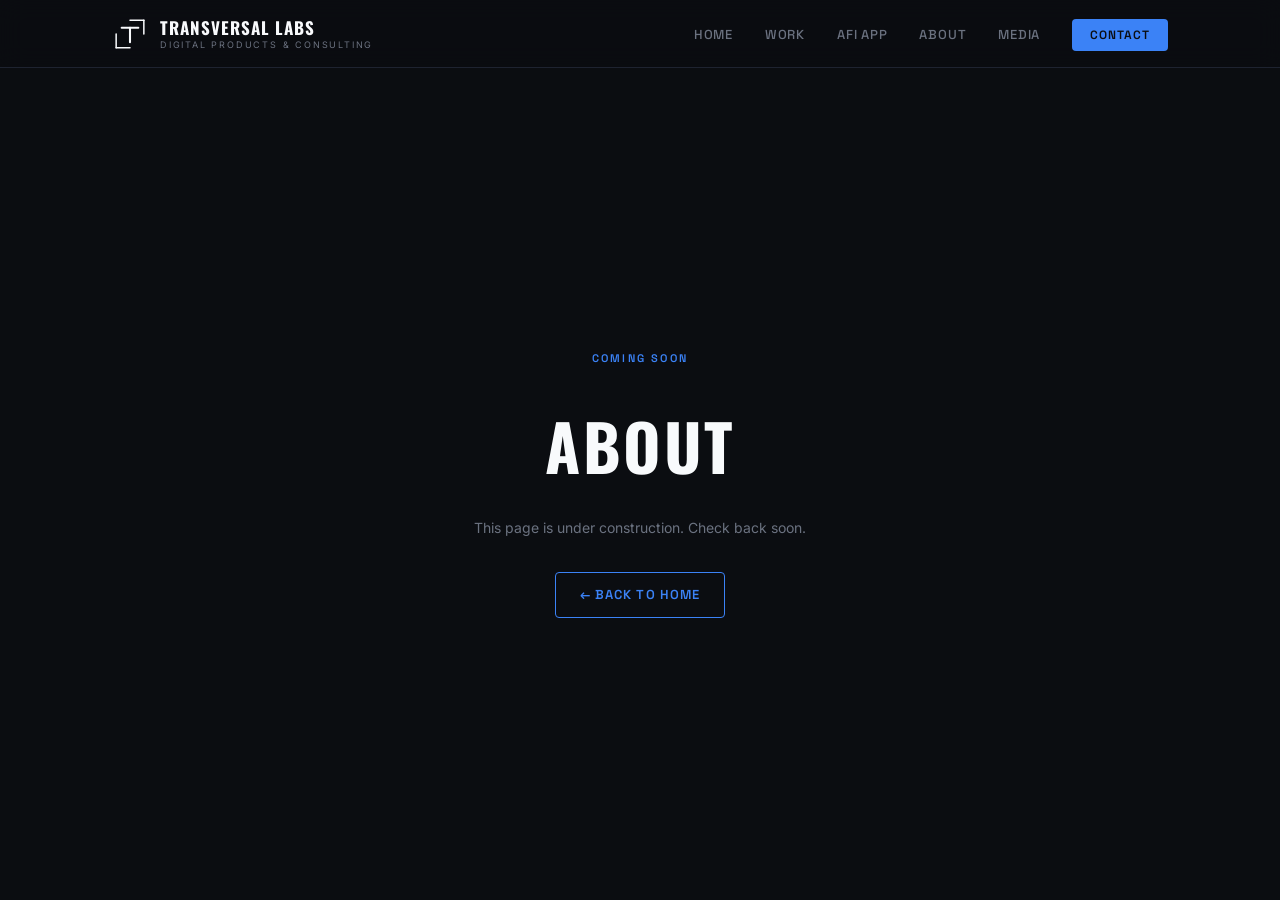
==== about.html @ af02b2d1 "Initial site build" ====
<!DOCTYPE html>
<html lang="en">
<head>
  <meta charset="UTF-8" />
  <meta name="viewport" content="width=device-width, initial-scale=1.0" />
  <title>Transversal Labs — About</title>
  <link rel="stylesheet" href="styles.css" />
  <style>
    .placeholder {
      min-height: 100vh;
      display: flex;
      align-items: center;
      justify-content: center;
      padding-top: var(--nav-height);
      text-align: center;
    }
    .placeholder__inner { max-width: 480px; }
    .placeholder__label {
      font-family: var(--font-display);
      font-size: 64px;
      font-weight: 700;
      letter-spacing: 0.04em;
      text-transform: uppercase;
      color: var(--color-text-primary);
      margin: var(--space-5) 0 var(--space-4);
    }
    .placeholder__note {
      font-size: 14px;
      color: var(--color-text-muted);
      margin-bottom: var(--space-6);
    }
  </style>
</head>
<body>
  <nav class="nav">
    <div class="nav__inner">
      <a href="index.html" class="nav__logo">
        <span class="nav__logo-mark">
          <svg width="36" height="36" viewBox="0 0 52 52" fill="none">
            <line x1="26" y1="6" x2="46" y2="6" stroke="#F8FAFC" stroke-width="2.2" stroke-linecap="round"/>
            <line x1="46" y1="6" x2="46" y2="26" stroke="#F8FAFC" stroke-width="2.2" stroke-linecap="round"/>
            <line x1="26" y1="46" x2="6" y2="46" stroke="#F8FAFC" stroke-width="2.2" stroke-linecap="round"/>
            <line x1="6" y1="46" x2="6" y2="26" stroke="#F8FAFC" stroke-width="2.2" stroke-linecap="round"/>
            <line x1="14" y1="17" x2="38" y2="17" stroke="#F8FAFC" stroke-width="3" stroke-linecap="round"/>
            <line x1="26" y1="17" x2="26" y2="38" stroke="#F8FAFC" stroke-width="3" stroke-linecap="round"/>
          </svg>
        </span>
        <div class="nav__logo-text">
          <span class="nav__logo-name">Transversal Labs</span>
          <span class="nav__logo-sub">Digital Products &amp; Consulting</span>
        </div>
      </a>
      <ul class="nav__links" id="nav-links">
        <li><a href="index.html" class="nav__link">Home</a></li>
        <li><a href="work.html" class="nav__link">Work</a></li>
        <li><a href="afi.html" class="nav__link">AFI App</a></li>
        <li><a href="about.html" class="nav__link">About</a></li>
        <li><a href="media.html" class="nav__link">Media</a></li>
        <li><a href="contact.html" class="nav__link nav__cta">Contact</a></li>
      </ul>
      <button class="nav__toggle" id="nav-toggle" aria-label="Toggle menu">
        <span></span><span></span><span></span>
      </button>
    </div>
  </nav>
  <div class="placeholder">
    <div class="placeholder__inner">
      <span class="eyebrow">Coming Soon</span>
      <p class="placeholder__label">About</p>
      <p class="placeholder__note">This page is under construction. Check back soon.</p>
      <a href="index.html" class="btn btn--outline">← Back to Home</a>
    </div>
  </div>
  <script>
    const toggle = document.getElementById('nav-toggle');
    const links  = document.getElementById('nav-links');
    toggle.addEventListener('click', () => links.classList.toggle('open'));
  </script>
</body>
</html>
---- styles.css ----
/* ============================================================
   TRANSVERSAL LABS — Global Stylesheet
   Brand System v1.0
   ============================================================ */

/* ── Google Fonts ── */
@import url('https://fonts.googleapis.com/css2?family=Oswald:wght@400;500;600;700&family=Inter:ital,wght@0,300;0,400;0,500;0,600;1,300;1,400&family=Space+Grotesk:wght@400;500;600;700&display=swap');

/* ── Reset ── */
*, *::before, *::after {
  box-sizing: border-box;
  margin: 0;
  padding: 0;
}

/* ── Design Tokens ── */
:root {
  /* Colors */
  --color-bg-primary:    #0B0D11;
  --color-bg-secondary:  #111827;
  --color-bg-card:       #1A1E28;
  --color-border:        #1E2330;
  --color-border-light:  #2A3040;

  --color-accent:        #3B82F6;
  --color-accent-dark:   #2563EB;
  --color-accent-ghost:  rgba(59, 130, 246, 0.10);
  --color-accent-glow:   rgba(59, 130, 246, 0.20);

  --color-text-primary:  #F8FAFC;
  --color-text-secondary:#D1D5DB;
  --color-text-muted:    #6B7280;
  --color-text-faint:    #374151;

  /* Typography */
  --font-display: 'Oswald', sans-serif;
  --font-body:    'Inter', sans-serif;
  --font-ui:      'Space Grotesk', sans-serif;

  /* Spacing scale */
  --space-1:  4px;
  --space-2:  8px;
  --space-3:  12px;
  --space-4:  16px;
  --space-5:  24px;
  --space-6:  32px;
  --space-7:  48px;
  --space-8:  64px;
  --space-9:  96px;
  --space-10: 128px;

  /* Layout */
  --max-width: 1120px;
  --nav-height: 68px;

  /* Radius */
  --radius-sm: 4px;
  --radius-md: 8px;
  --radius-lg: 12px;

  /* Transitions */
  --transition: 0.2s ease;
}

/* ── Base ── */
html {
  scroll-behavior: smooth;
  -webkit-font-smoothing: antialiased;
}

body {
  background-color: var(--color-bg-primary);
  color: var(--color-text-primary);
  font-family: var(--font-body);
  font-size: 16px;
  line-height: 1.6;
  min-height: 100vh;
}

img { max-width: 100%; display: block; }
a { color: inherit; text-decoration: none; }
ul { list-style: none; }

/* ── Layout ── */
.container {
  width: 100%;
  max-width: var(--max-width);
  margin: 0 auto;
  padding: 0 var(--space-6);
}

.section {
  padding: var(--space-9) 0;
}

.section--sm {
  padding: var(--space-7) 0;
}

/* ── Navigation ── */
.nav {
  position: fixed;
  top: 0;
  left: 0;
  right: 0;
  height: var(--nav-height);
  background: rgba(11, 13, 17, 0.92);
  backdrop-filter: blur(12px);
  -webkit-backdrop-filter: blur(12px);
  border-bottom: 1px solid var(--color-border);
  z-index: 100;
  display: flex;
  align-items: center;
}

.nav__inner {
  display: flex;
  align-items: center;
  justify-content: space-between;
  width: 100%;
  max-width: var(--max-width);
  margin: 0 auto;
  padding: 0 var(--space-6);
}

/* Logo mark + wordmark */
.nav__logo {
  display: flex;
  align-items: center;
  gap: var(--space-3);
  text-decoration: none;
}

.nav__logo-mark svg {
  display: block;
}

.nav__logo-text {
  display: flex;
  flex-direction: column;
  line-height: 1;
}

.nav__logo-name {
  font-family: var(--font-display);
  font-size: 17px;
  font-weight: 700;
  letter-spacing: 0.06em;
  text-transform: uppercase;
  color: var(--color-text-primary);
}

.nav__logo-sub {
  font-family: var(--font-body);
  font-size: 9px;
  font-weight: 400;
  letter-spacing: 0.2em;
  text-transform: uppercase;
  color: var(--color-text-muted);
  margin-top: 4px;
}

/* Nav links */
.nav__links {
  display: flex;
  align-items: center;
  gap: var(--space-6);
}

.nav__link {
  font-family: var(--font-ui);
  font-size: 13px;
  font-weight: 500;
  letter-spacing: 0.06em;
  color: var(--color-text-muted);
  text-transform: uppercase;
  transition: color var(--transition);
  position: relative;
}

.nav__link:hover,
.nav__link.active {
  color: var(--color-text-primary);
}

.nav__link.active::after {
  content: '';
  position: absolute;
  bottom: -4px;
  left: 0;
  right: 0;
  height: 2px;
  background: var(--color-accent);
  border-radius: 2px;
}

.nav__cta {
  font-family: var(--font-ui);
  font-size: 12px;
  font-weight: 600;
  letter-spacing: 0.08em;
  text-transform: uppercase;
  color: var(--color-bg-primary);
  background: var(--color-accent);
  padding: 8px 18px;
  border-radius: var(--radius-sm);
  transition: background var(--transition), transform var(--transition);
}

.nav__cta:hover {
  background: var(--color-accent-dark);
  transform: translateY(-1px);
}

/* Mobile nav toggle */
.nav__toggle {
  display: none;
  flex-direction: column;
  gap: 5px;
  cursor: pointer;
  padding: var(--space-2);
  background: none;
  border: none;
}

.nav__toggle span {
  display: block;
  width: 22px;
  height: 2px;
  background: var(--color-text-primary);
  border-radius: 2px;
  transition: var(--transition);
}

/* ── Typography ── */
.eyebrow {
  font-family: var(--font-ui);
  font-size: 11px;
  font-weight: 600;
  letter-spacing: 0.2em;
  text-transform: uppercase;
  color: var(--color-accent);
  display: block;
  margin-bottom: var(--space-3);
}

h1, .h1 {
  font-family: var(--font-display);
  font-size: clamp(42px, 6vw, 72px);
  font-weight: 700;
  letter-spacing: 0.03em;
  text-transform: uppercase;
  line-height: 1.05;
  color: var(--color-text-primary);
}

h2, .h2 {
  font-family: var(--font-display);
  font-size: clamp(28px, 4vw, 44px);
  font-weight: 700;
  letter-spacing: 0.03em;
  text-transform: uppercase;
  line-height: 1.1;
  color: var(--color-text-primary);
}

h3, .h3 {
  font-family: var(--font-display);
  font-size: clamp(20px, 2.5vw, 26px);
  font-weight: 600;
  letter-spacing: 0.04em;
  text-transform: uppercase;
  color: var(--color-text-primary);
}

.tagline {
  font-family: var(--font-body);
  font-size: clamp(16px, 2vw, 20px);
  font-style: italic;
  font-weight: 300;
  color: var(--color-text-secondary);
  line-height: 1.55;
}

p {
  font-family: var(--font-body);
  font-size: 15px;
  color: var(--color-text-secondary);
  line-height: 1.7;
}

.text-muted { color: var(--color-text-muted); }
.text-accent { color: var(--color-accent); }

/* ── Buttons ── */
.btn {
  display: inline-flex;
  align-items: center;
  gap: var(--space-2);
  font-family: var(--font-ui);
  font-size: 13px;
  font-weight: 600;
  letter-spacing: 0.08em;
  text-transform: uppercase;
  padding: 12px 24px;
  border-radius: var(--radius-sm);
  border: none;
  cursor: pointer;
  transition: background var(--transition), transform var(--transition), box-shadow var(--transition);
  text-decoration: none;
}

.btn--primary {
  background: var(--color-accent);
  color: var(--color-bg-primary);
}

.btn--primary:hover {
  background: var(--color-accent-dark);
  transform: translateY(-2px);
  box-shadow: 0 8px 24px var(--color-accent-glow);
}

.btn--outline {
  background: transparent;
  color: var(--color-accent);
  border: 1.5px solid var(--color-accent);
}

.btn--outline:hover {
  background: var(--color-accent-ghost);
  transform: translateY(-2px);
}

.btn--ghost {
  background: var(--color-accent-ghost);
  color: var(--color-accent);
}

.btn--ghost:hover {
  background: rgba(59, 130, 246, 0.18);
  transform: translateY(-2px);
}

/* ── Cards ── */
.card {
  background: var(--color-bg-card);
  border: 1px solid var(--color-border);
  border-radius: var(--radius-lg);
  padding: var(--space-6);
  transition: border-color var(--transition), transform var(--transition);
}

.card:hover {
  border-color: var(--color-border-light);
  transform: translateY(-2px);
}

/* ── Divider ── */
.divider {
  border: none;
  border-top: 1px solid var(--color-border);
  margin: var(--space-7) 0;
}

/* ── Tags / Pills ── */
.tag {
  display: inline-block;
  font-family: var(--font-ui);
  font-size: 10px;
  font-weight: 500;
  letter-spacing: 0.1em;
  text-transform: uppercase;
  color: var(--color-text-secondary);
  border: 1px solid var(--color-border-light);
  padding: 4px 10px;
  border-radius: var(--radius-sm);
}

.tag--accent {
  color: var(--color-accent);
  border-color: rgba(59, 130, 246, 0.3);
  background: var(--color-accent-ghost);
}

/* ── Section header ── */
.section-header {
  margin-bottom: var(--space-8);
}

.section-header p {
  max-width: 560px;
  margin-top: var(--space-4);
}

/* ── Footer ── */
.footer {
  border-top: 1px solid var(--color-border);
  padding: var(--space-7) 0;
  margin-top: var(--space-9);
}

.footer__inner {
  display: flex;
  align-items: center;
  justify-content: space-between;
  flex-wrap: wrap;
  gap: var(--space-4);
}

.footer__logo {
  display: flex;
  align-items: center;
  gap: var(--space-3);
}

.footer__name {
  font-family: var(--font-display);
  font-size: 15px;
  font-weight: 700;
  letter-spacing: 0.06em;
  text-transform: uppercase;
  color: var(--color-text-primary);
}

.footer__links {
  display: flex;
  gap: var(--space-5);
}

.footer__link {
  font-family: var(--font-ui);
  font-size: 12px;
  font-weight: 500;
  letter-spacing: 0.06em;
  text-transform: uppercase;
  color: var(--color-text-muted);
  transition: color var(--transition);
}

.footer__link:hover {
  color: var(--color-text-primary);
}

.footer__copy {
  font-size: 12px;
  color: var(--color-text-muted);
  width: 100%;
  margin-top: var(--space-4);
  padding-top: var(--space-4);
  border-top: 1px solid var(--color-border);
}

/* ── Logo SVG mark (reusable) ── */
.logo-mark { display: block; flex-shrink: 0; }

/* ── Utility ── */
.flex        { display: flex; }
.flex-center { display: flex; align-items: center; justify-content: center; }
.gap-2       { gap: var(--space-2); }
.gap-3       { gap: var(--space-3); }
.gap-4       { gap: var(--space-4); }
.gap-5       { gap: var(--space-5); }
.mt-4        { margin-top: var(--space-4); }
.mt-5        { margin-top: var(--space-5); }
.mt-6        { margin-top: var(--space-6); }
.mt-7        { margin-top: var(--space-7); }

/* ── Responsive ── */
@media (max-width: 768px) {
  .nav__links { display: none; }
  .nav__links.open {
    display: flex;
    flex-direction: column;
    position: absolute;
    top: var(--nav-height);
    left: 0;
    right: 0;
    background: var(--color-bg-primary);
    border-bottom: 1px solid var(--color-border);
    padding: var(--space-5) var(--space-6);
    gap: var(--space-5);
  }
  .nav__toggle { display: flex; }
  .nav__cta { display: none; }
  .container { padding: 0 var(--space-5); }
  .section { padding: var(--space-7) 0; }
  .footer__inner { flex-direction: column; align-items: flex-start; }
}
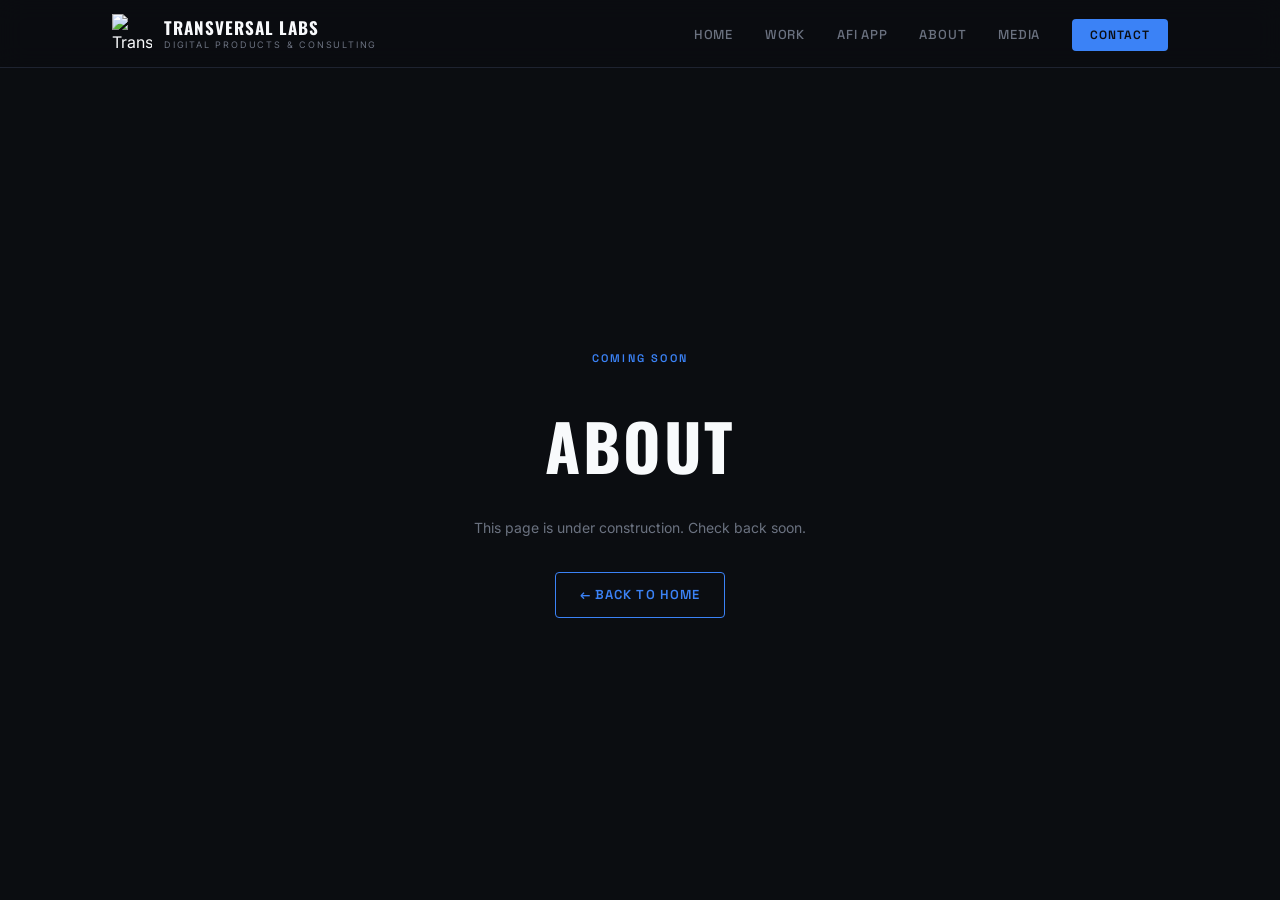
==== commit 58bbc024: "Update nav logo to Playfair t mark" ====
--- a/about.html
+++ b/about.html
@@ -35,16 +35,7 @@
   <nav class="nav">
     <div class="nav__inner">
       <a href="index.html" class="nav__logo">
-        <span class="nav__logo-mark">
-          <svg width="36" height="36" viewBox="0 0 52 52" fill="none">
-            <line x1="26" y1="6" x2="46" y2="6" stroke="#F8FAFC" stroke-width="2.2" stroke-linecap="round"/>
-            <line x1="46" y1="6" x2="46" y2="26" stroke="#F8FAFC" stroke-width="2.2" stroke-linecap="round"/>
-            <line x1="26" y1="46" x2="6" y2="46" stroke="#F8FAFC" stroke-width="2.2" stroke-linecap="round"/>
-            <line x1="6" y1="46" x2="6" y2="26" stroke="#F8FAFC" stroke-width="2.2" stroke-linecap="round"/>
-            <line x1="14" y1="17" x2="38" y2="17" stroke="#F8FAFC" stroke-width="3" stroke-linecap="round"/>
-            <line x1="26" y1="17" x2="26" y2="38" stroke="#F8FAFC" stroke-width="3" stroke-linecap="round"/>
-          </svg>
-        </span>
+        <img src="images/TL-logo-200.png" alt="Transversal Labs" class="nav__logo-img" />
         <div class="nav__logo-text">
           <span class="nav__logo-name">Transversal Labs</span>
           <span class="nav__logo-sub">Digital Products &amp; Consulting</span>
--- a/styles.css
+++ b/styles.css
@@ -129,6 +129,13 @@
   align-items: center;
   gap: var(--space-3);
   text-decoration: none;
+}
+
+.nav__logo-img {
+  width: 40px;
+  height: 40px;
+  display: block;
+  flex-shrink: 0;
 }
 
 .nav__logo-mark svg {
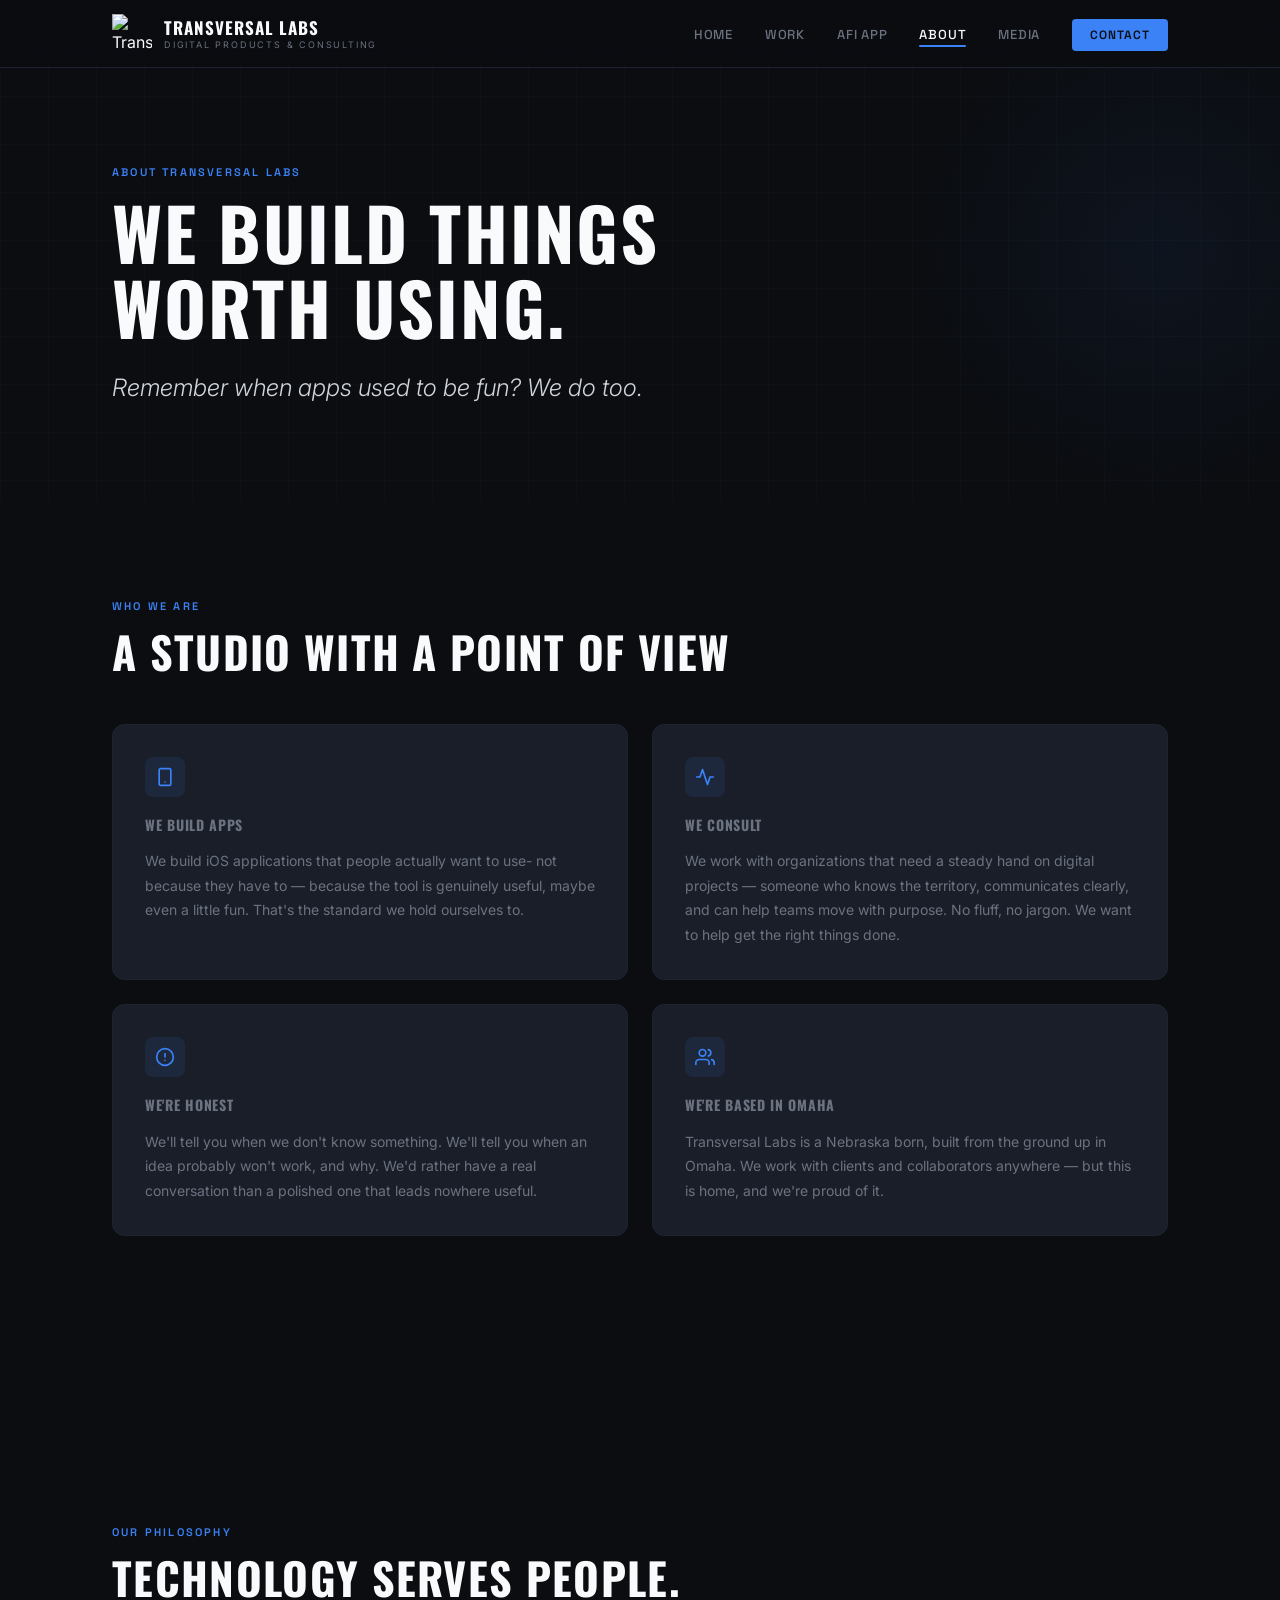
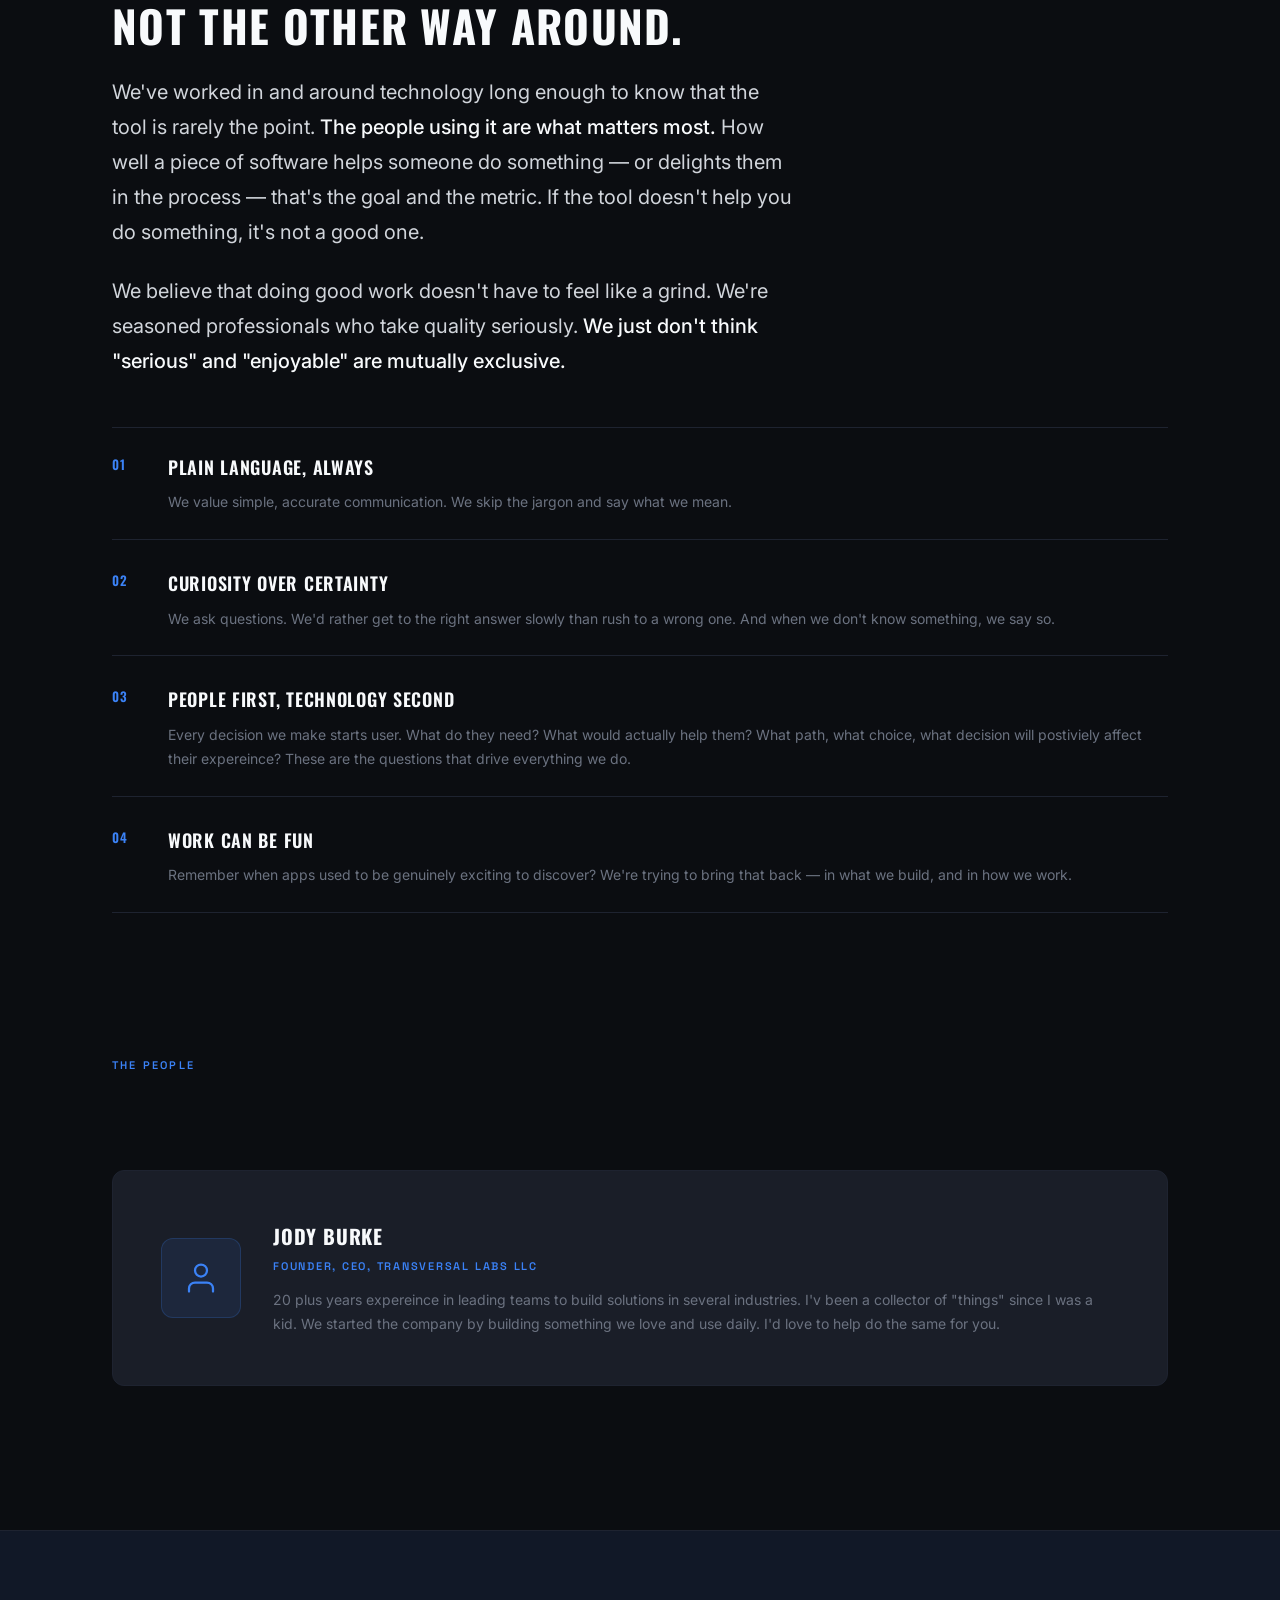
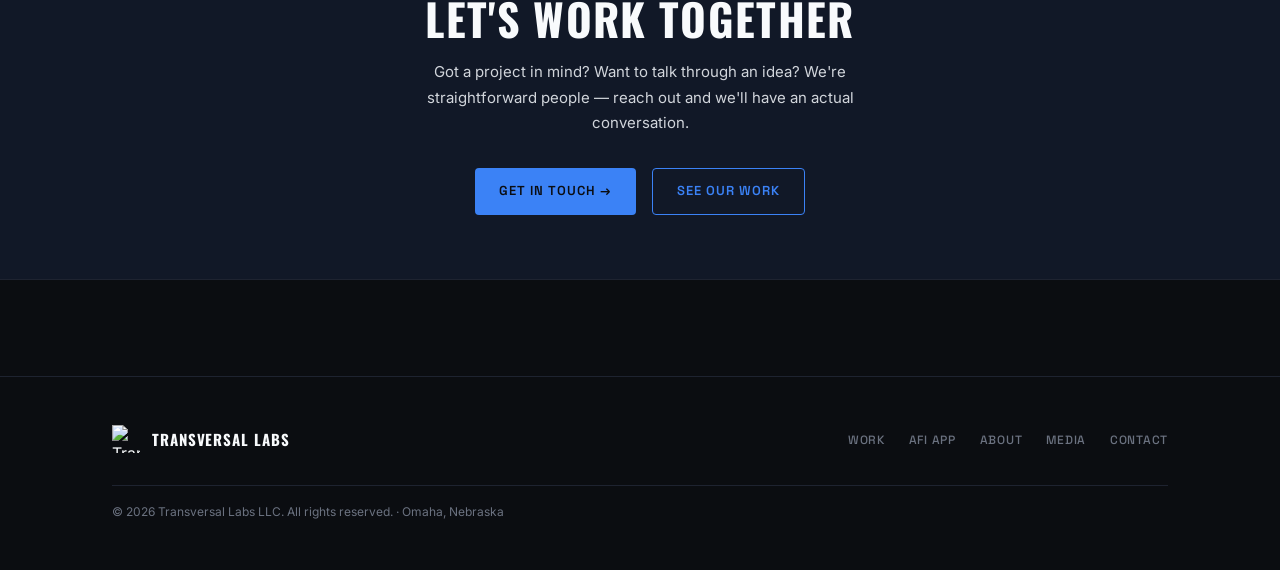
==== commit a2d29c74: "Edit About page copy" ====
--- a/about.html
+++ b/about.html
@@ -3,35 +3,255 @@
 <head>
   <meta charset="UTF-8" />
   <meta name="viewport" content="width=device-width, initial-scale=1.0" />
+  <meta name="description" content="About Transversal Labs — a digital products and consulting studio based in Omaha, Nebraska." />
   <title>Transversal Labs — About</title>
   <link rel="stylesheet" href="styles.css" />
   <style>
-    .placeholder {
-      min-height: 100vh;
+
+    /* ── Page hero ── */
+    .page-hero {
+      padding-top: calc(var(--nav-height) + var(--space-9));
+      padding-bottom: var(--space-9);
+      position: relative;
+      overflow: hidden;
+    }
+
+    .page-hero::before {
+      content: '';
+      position: absolute;
+      inset: 0;
+      background-image:
+        linear-gradient(rgba(59,130,246,0.03) 1px, transparent 1px),
+        linear-gradient(90deg, rgba(59,130,246,0.03) 1px, transparent 1px);
+      background-size: 48px 48px;
+      pointer-events: none;
+    }
+
+    .page-hero::after {
+      content: '';
+      position: absolute;
+      top: 0;
+      right: -10%;
+      width: 500px;
+      height: 500px;
+      background: radial-gradient(circle, rgba(59,130,246,0.06) 0%, transparent 70%);
+      pointer-events: none;
+    }
+
+    .page-hero__inner {
+      position: relative;
+      z-index: 1;
+      max-width: 720px;
+    }
+
+    .page-hero__tagline {
+      font-family: var(--font-body);
+      font-size: clamp(18px, 2.5vw, 24px);
+      font-style: italic;
+      font-weight: 300;
+      color: var(--color-text-secondary);
+      line-height: 1.55;
+      margin-top: var(--space-5);
+    }
+
+    /* ── Content sections ── */
+    .about-grid {
+      display: grid;
+      grid-template-columns: 1fr 1fr;
+      gap: var(--space-5);
+      margin-top: var(--space-7);
+    }
+
+    .about-block {
+      background: var(--color-bg-card);
+      border: 1px solid var(--color-border);
+      border-radius: var(--radius-lg);
+      padding: var(--space-6);
+    }
+
+    .about-block__icon {
+      width: 40px;
+      height: 40px;
+      background: var(--color-accent-ghost);
+      border-radius: var(--radius-md);
       display: flex;
       align-items: center;
       justify-content: center;
-      padding-top: var(--nav-height);
-      text-align: center;
-    }
-    .placeholder__inner { max-width: 480px; }
-    .placeholder__label {
+      margin-bottom: var(--space-4);
+    }
+
+    .about-block__title {
       font-family: var(--font-display);
-      font-size: 64px;
+      font-size: 18px;
+      font-weight: 700;
+      letter-spacing: 0.05em;
+      text-transform: uppercase;
+      color: var(--color-text-primary);
+      margin-bottom: var(--space-3);
+    }
+
+    .about-block p {
+      font-size: 14px;
+      line-height: 1.75;
+      color: var(--color-text-muted);
+    }
+
+    /* ── Philosophy section ── */
+    .philosophy {
+      margin-top: var(--space-9);
+    }
+
+    .philosophy__lead {
+      font-size: clamp(16px, 2vw, 20px);
+      line-height: 1.75;
+      color: var(--color-text-secondary);
+      max-width: 680px;
+      margin-top: var(--space-5);
+    }
+
+    .philosophy__lead strong {
+      color: var(--color-text-primary);
+      font-weight: 500;
+    }
+
+    /* ── Values list ── */
+    .values {
+      margin-top: var(--space-7);
+      display: flex;
+      flex-direction: column;
+      gap: var(--space-1);
+    }
+
+    .value-row {
+      display: flex;
+      align-items: flex-start;
+      gap: var(--space-5);
+      padding: var(--space-5) 0;
+      border-bottom: 1px solid var(--color-border);
+    }
+
+    .value-row:first-child {
+      border-top: 1px solid var(--color-border);
+    }
+
+    .value-number {
+      font-family: var(--font-display);
+      font-size: 13px;
+      font-weight: 600;
+      letter-spacing: 0.1em;
+      color: var(--color-accent);
+      width: 32px;
+      flex-shrink: 0;
+      padding-top: 2px;
+    }
+
+    .value-content { flex: 1; }
+
+    .value-title {
+      font-family: var(--font-display);
+      font-size: 18px;
+      font-weight: 600;
+      letter-spacing: 0.04em;
+      text-transform: uppercase;
+      color: var(--color-text-primary);
+      margin-bottom: var(--space-2);
+    }
+
+    .value-body {
+      font-size: 14px;
+      color: var(--color-text-muted);
+      line-height: 1.75;
+    }
+
+    /* ── Founder strip ── */
+    .founder {
+      margin-top: var(--space-9);
+      background: var(--color-bg-card);
+      border: 1px solid var(--color-border);
+      border-radius: var(--radius-lg);
+      padding: var(--space-7) var(--space-7);
+      display: grid;
+      grid-template-columns: auto 1fr;
+      gap: var(--space-6);
+      align-items: center;
+    }
+
+    .founder__avatar {
+      width: 80px;
+      height: 80px;
+      border-radius: var(--radius-lg);
+      background: var(--color-accent-ghost);
+      border: 1px solid rgba(59,130,246,0.2);
+      display: flex;
+      align-items: center;
+      justify-content: center;
+      flex-shrink: 0;
+    }
+
+    .founder__name {
+      font-family: var(--font-display);
+      font-size: 20px;
       font-weight: 700;
       letter-spacing: 0.04em;
       text-transform: uppercase;
       color: var(--color-text-primary);
-      margin: var(--space-5) 0 var(--space-4);
-    }
-    .placeholder__note {
+      margin-bottom: var(--space-1);
+    }
+
+    .founder__role {
+      font-family: var(--font-ui);
+      font-size: 11px;
+      font-weight: 600;
+      letter-spacing: 0.16em;
+      text-transform: uppercase;
+      color: var(--color-accent);
+      margin-bottom: var(--space-3);
+    }
+
+    .founder__bio {
       font-size: 14px;
       color: var(--color-text-muted);
-      margin-bottom: var(--space-6);
+      line-height: 1.75;
+    }
+
+    /* ── CTA band ── */
+    .about-cta {
+      margin-top: var(--space-9);
+      background: var(--color-bg-secondary);
+      border-top: 1px solid var(--color-border);
+      border-bottom: 1px solid var(--color-border);
+      padding: var(--space-8) 0;
+      text-align: center;
+    }
+
+    .about-cta h2 {
+      margin-bottom: var(--space-4);
+    }
+
+    .about-cta p {
+      max-width: 480px;
+      margin: 0 auto var(--space-6);
+      font-size: 15px;
+    }
+
+    .about-cta__actions {
+      display: flex;
+      gap: var(--space-4);
+      justify-content: center;
+      flex-wrap: wrap;
+    }
+
+    @media (max-width: 768px) {
+      .about-grid { grid-template-columns: 1fr; }
+      .founder { grid-template-columns: 1fr; text-align: center; }
+      .founder__avatar { margin: 0 auto; }
+      .value-row { flex-direction: column; gap: var(--space-2); }
     }
   </style>
 </head>
 <body>
+
+  <!-- ── Navigation ── -->
   <nav class="nav">
     <div class="nav__inner">
       <a href="index.html" class="nav__logo">
@@ -45,7 +265,7 @@
         <li><a href="index.html" class="nav__link">Home</a></li>
         <li><a href="work.html" class="nav__link">Work</a></li>
         <li><a href="afi.html" class="nav__link">AFI App</a></li>
-        <li><a href="about.html" class="nav__link">About</a></li>
+        <li><a href="about.html" class="nav__link active">About</a></li>
         <li><a href="media.html" class="nav__link">Media</a></li>
         <li><a href="contact.html" class="nav__link nav__cta">Contact</a></li>
       </ul>
@@ -54,18 +274,175 @@
       </button>
     </div>
   </nav>
-  <div class="placeholder">
-    <div class="placeholder__inner">
-      <span class="eyebrow">Coming Soon</span>
-      <p class="placeholder__label">About</p>
-      <p class="placeholder__note">This page is under construction. Check back soon.</p>
-      <a href="index.html" class="btn btn--outline">← Back to Home</a>
+
+  <!-- ── Page Hero ── -->
+  <div class="page-hero">
+    <div class="container">
+      <div class="page-hero__inner">
+        <span class="eyebrow">About Transversal Labs</span>
+        <h1>We Build Things<br>Worth Using.</h1>
+        <p class="page-hero__tagline">Remember when apps used to be fun? We do too.</p>
+      </div>
     </div>
   </div>
+
+  <!-- ── Who We Are ── -->
+  <section class="section">
+    <div class="container">
+      <span class="eyebrow">Who We Are</span>
+      <h2>A Studio With a Point of View</h2>
+      <div class="about-grid">
+        <div class="about-block">
+          <div class="about-block__icon">
+            <svg width="20" height="20" viewBox="0 0 24 24" fill="none" stroke="#3B82F6" stroke-width="2" stroke-linecap="round" stroke-linejoin="round">
+              <rect x="5" y="2" width="14" height="20" rx="2"/>
+              <line x1="12" y1="18" x2="12.01" y2="18"/>
+            </svg>
+          </div>
+          <p class="about-block__title">We Build Apps</p>
+          <p>We build iOS applications that people actually want to use- not because they have to — because the tool is genuinely useful, maybe even a little fun. That's the standard we hold ourselves to.</p>
+        </div>
+        <div class="about-block">
+          <div class="about-block__icon">
+            <svg width="20" height="20" viewBox="0 0 24 24" fill="none" stroke="#3B82F6" stroke-width="2" stroke-linecap="round" stroke-linejoin="round">
+              <polyline points="22 12 18 12 15 21 9 3 6 12 2 12"/>
+            </svg>
+          </div>
+          <p class="about-block__title">We Consult</p>
+          <p>We work with organizations that need a steady hand on digital projects — someone who knows the territory, communicates clearly, and can help teams move with purpose. No fluff, no jargon. We want to help get the right things done.</p>
+        </div>
+        <div class="about-block">
+          <div class="about-block__icon">
+            <svg width="20" height="20" viewBox="0 0 24 24" fill="none" stroke="#3B82F6" stroke-width="2" stroke-linecap="round" stroke-linejoin="round">
+              <circle cx="12" cy="12" r="10"/>
+              <line x1="12" y1="8" x2="12" y2="12"/>
+              <line x1="12" y1="16" x2="12.01" y2="16"/>
+            </svg>
+          </div>
+          <p class="about-block__title">We're Honest</p>
+          <p>We'll tell you when we don't know something. We'll tell you when an idea probably won't work, and why. We'd rather have a real conversation than a polished one that leads nowhere useful.</p>
+        </div>
+        <div class="about-block">
+          <div class="about-block__icon">
+            <svg width="20" height="20" viewBox="0 0 24 24" fill="none" stroke="#3B82F6" stroke-width="2" stroke-linecap="round" stroke-linejoin="round">
+              <path d="M17 21v-2a4 4 0 0 0-4-4H5a4 4 0 0 0-4 4v2"/>
+              <circle cx="9" cy="7" r="4"/>
+              <path d="M23 21v-2a4 4 0 0 0-3-3.87"/>
+              <path d="M16 3.13a4 4 0 0 1 0 7.75"/>
+            </svg>
+          </div>
+          <p class="about-block__title">We're Based in Omaha</p>
+          <p>Transversal Labs is a Nebraska born, built from the ground up in Omaha. We work with clients and collaborators anywhere — but this is home, and we're proud of it.</p>
+        </div>
+      </div>
+    </div>
+  </section>
+
+  <!-- ── Philosophy ── -->
+  <section class="section philosophy">
+    <div class="container">
+      <span class="eyebrow">Our Philosophy</span>
+      <h2>Technology Serves People.<br>Not the Other Way Around.</h2>
+      <p class="philosophy__lead">
+        We've worked in and around technology long enough to know that the tool is rarely the point. 
+        <strong>The people using it are what matters most.</strong> How well a piece of software helps someone do something — or delights them in the process — that's the goal and the metric. If the tool doesn't help you do something, it's not a good one.
+      </p>
+      <p class="philosophy__lead" style="margin-top: var(--space-5);">
+        We believe that doing good work doesn't have to feel like a grind. We're seasoned professionals who take quality seriously.
+        <strong>We just don't think "serious" and "enjoyable" are mutually exclusive.</strong>
+      </p>
+
+      <div class="values">
+        <div class="value-row">
+          <span class="value-number">01</span>
+          <div class="value-content">
+            <p class="value-title">Plain Language, Always</p>
+            <p class="value-body">We value simple, accurate communication. We skip the jargon and say what we mean.</p>
+          </div>
+        </div>
+        <div class="value-row">
+          <span class="value-number">02</span>
+          <div class="value-content">
+            <p class="value-title">Curiosity Over Certainty</p>
+            <p class="value-body">We ask questions. We'd rather get to the right answer slowly than rush to a wrong one. And when we don't know something, we say so.</p>
+          </div>
+        </div>
+        <div class="value-row">
+          <span class="value-number">03</span>
+          <div class="value-content">
+            <p class="value-title">People First, Technology Second</p>
+            <p class="value-body">Every decision we make starts user. What do they need? What would actually help them? What path, what choice, what decision will postiviely affect their expereince? These are the questions that drive everything we do.</p>
+          </div>
+        </div>
+        <div class="value-row">
+          <span class="value-number">04</span>
+          <div class="value-content">
+            <p class="value-title">Work Can Be Fun</p>
+            <p class="value-body">Remember when apps used to be genuinely exciting to discover? We're trying to bring that back — in what we build, and in how we work.</p>
+          </div>
+        </div>
+      </div>
+    </div>
+  </section>
+
+  <!-- ── Founder ── -->
+  <section class="section--sm">
+    <div class="container">
+      <span class="eyebrow">The People</span>
+      <div class="founder">
+        <div class="founder__avatar">
+          <!-- Placeholder avatar — replace with photo -->
+          <svg width="36" height="36" viewBox="0 0 24 24" fill="none" stroke="#3B82F6" stroke-width="1.5" stroke-linecap="round" stroke-linejoin="round">
+            <path d="M20 21v-2a4 4 0 0 0-4-4H8a4 4 0 0 0-4 4v2"/>
+            <circle cx="12" cy="7" r="4"/>
+          </svg>
+        </div>
+        <div class="founder__text">
+          <p class="founder__name">Jody Burke</p>
+          <p class="founder__role">Founder, CEO, Transversal Labs LLC</p>
+          <p class="founder__bio">20 plus years expereince in leading teams to build solutions in several industries. I'v been a collector of "things" since I was a kid. We started the company by building something we love and use daily. I'd love to help do the same for you.</p>
+        </div>
+      </div>
+    </div>
+  </section>
+
+  <!-- ── CTA ── -->
+  <div class="about-cta">
+    <div class="container">
+      <h2>Let's Work Together</h2>
+      <p>Got a project in mind? Want to talk through an idea? We're straightforward people — reach out and we'll have an actual conversation.</p>
+      <div class="about-cta__actions">
+        <a href="contact.html" class="btn btn--primary">Get In Touch →</a>
+        <a href="work.html" class="btn btn--outline">See Our Work</a>
+      </div>
+    </div>
+  </div>
+
+  <!-- ── Footer ── -->
+  <footer class="footer">
+    <div class="container">
+      <div class="footer__inner">
+        <div class="footer__logo">
+          <img src="images/TL-logo-200.png" alt="Transversal Labs" style="width:28px; height:28px;" />
+          <span class="footer__name">Transversal Labs</span>
+        </div>
+        <ul class="footer__links">
+          <li><a href="work.html" class="footer__link">Work</a></li>
+          <li><a href="afi.html" class="footer__link">AFI App</a></li>
+          <li><a href="about.html" class="footer__link">About</a></li>
+          <li><a href="media.html" class="footer__link">Media</a></li>
+          <li><a href="contact.html" class="footer__link">Contact</a></li>
+        </ul>
+        <p class="footer__copy">© 2026 Transversal Labs LLC. All rights reserved. · Omaha, Nebraska</p>
+      </div>
+    </div>
+  </footer>
+
   <script>
     const toggle = document.getElementById('nav-toggle');
     const links  = document.getElementById('nav-links');
     toggle.addEventListener('click', () => links.classList.toggle('open'));
   </script>
+
 </body>
 </html>
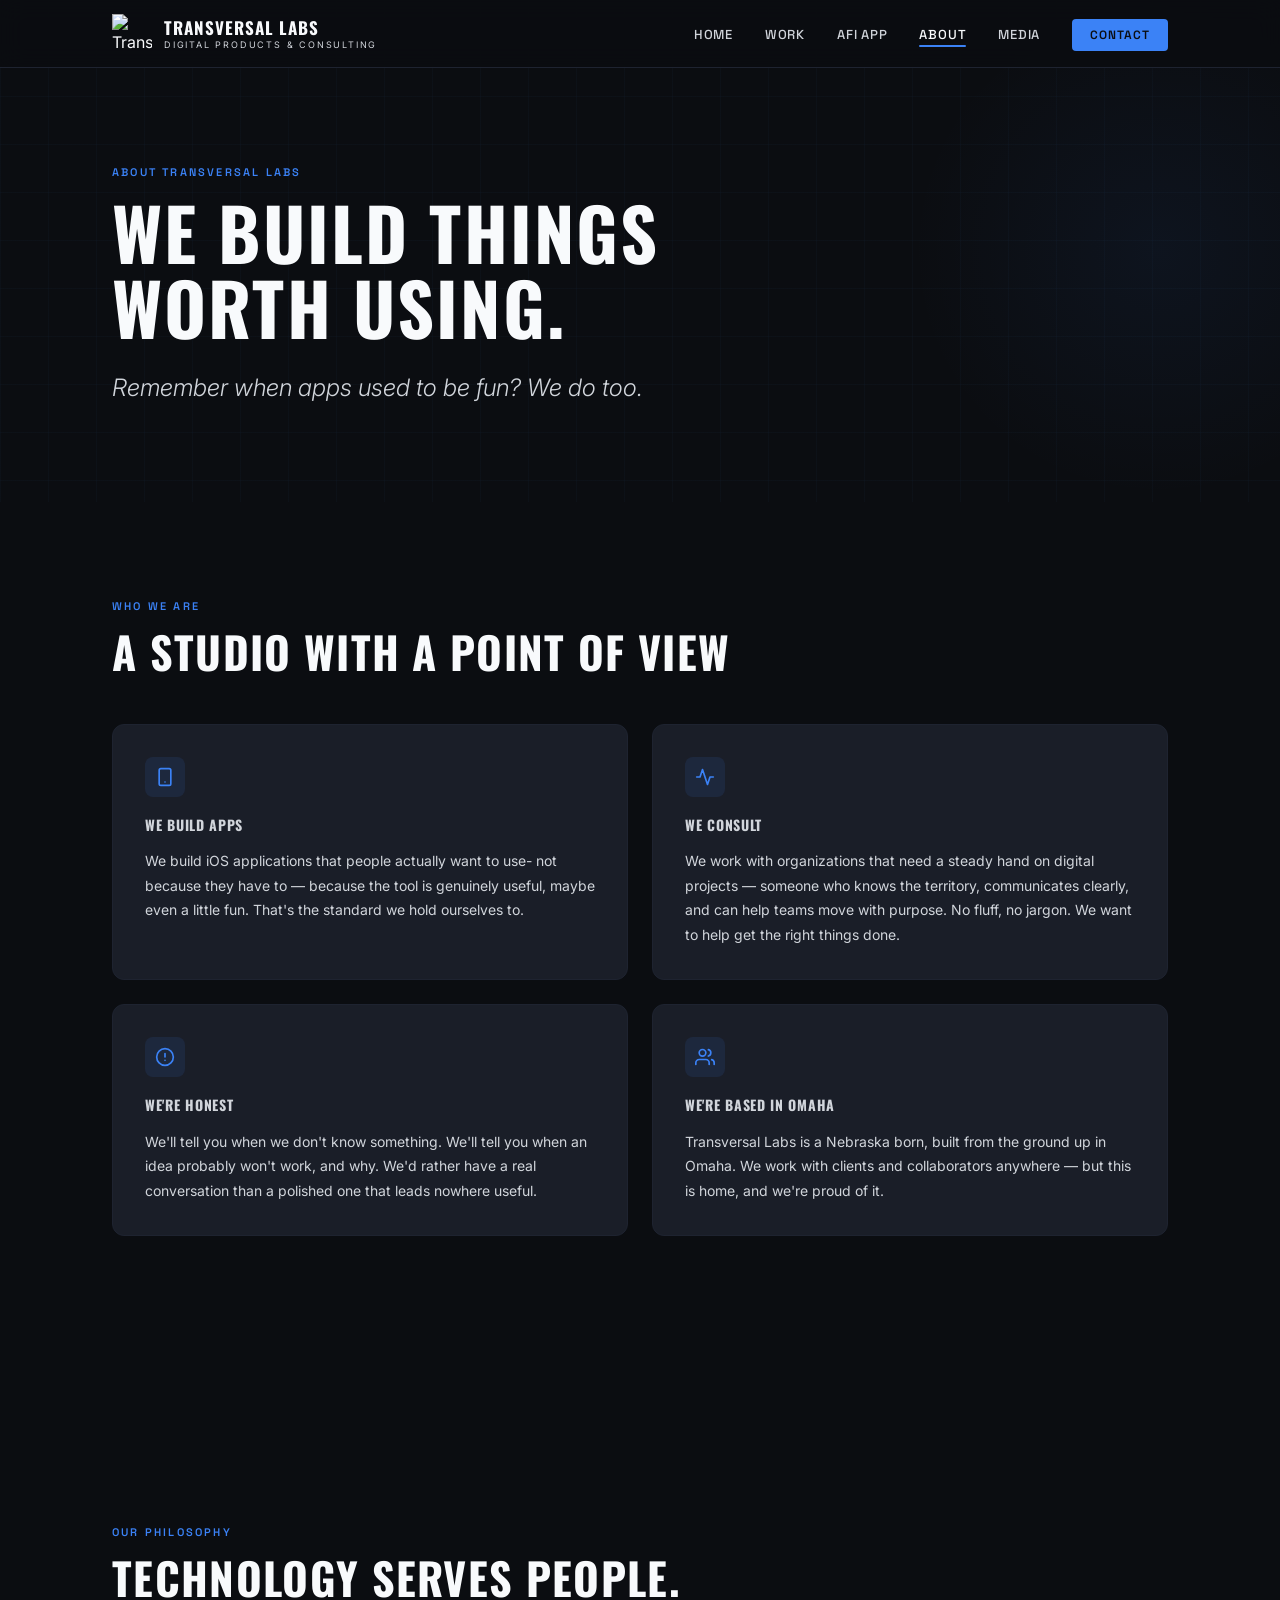
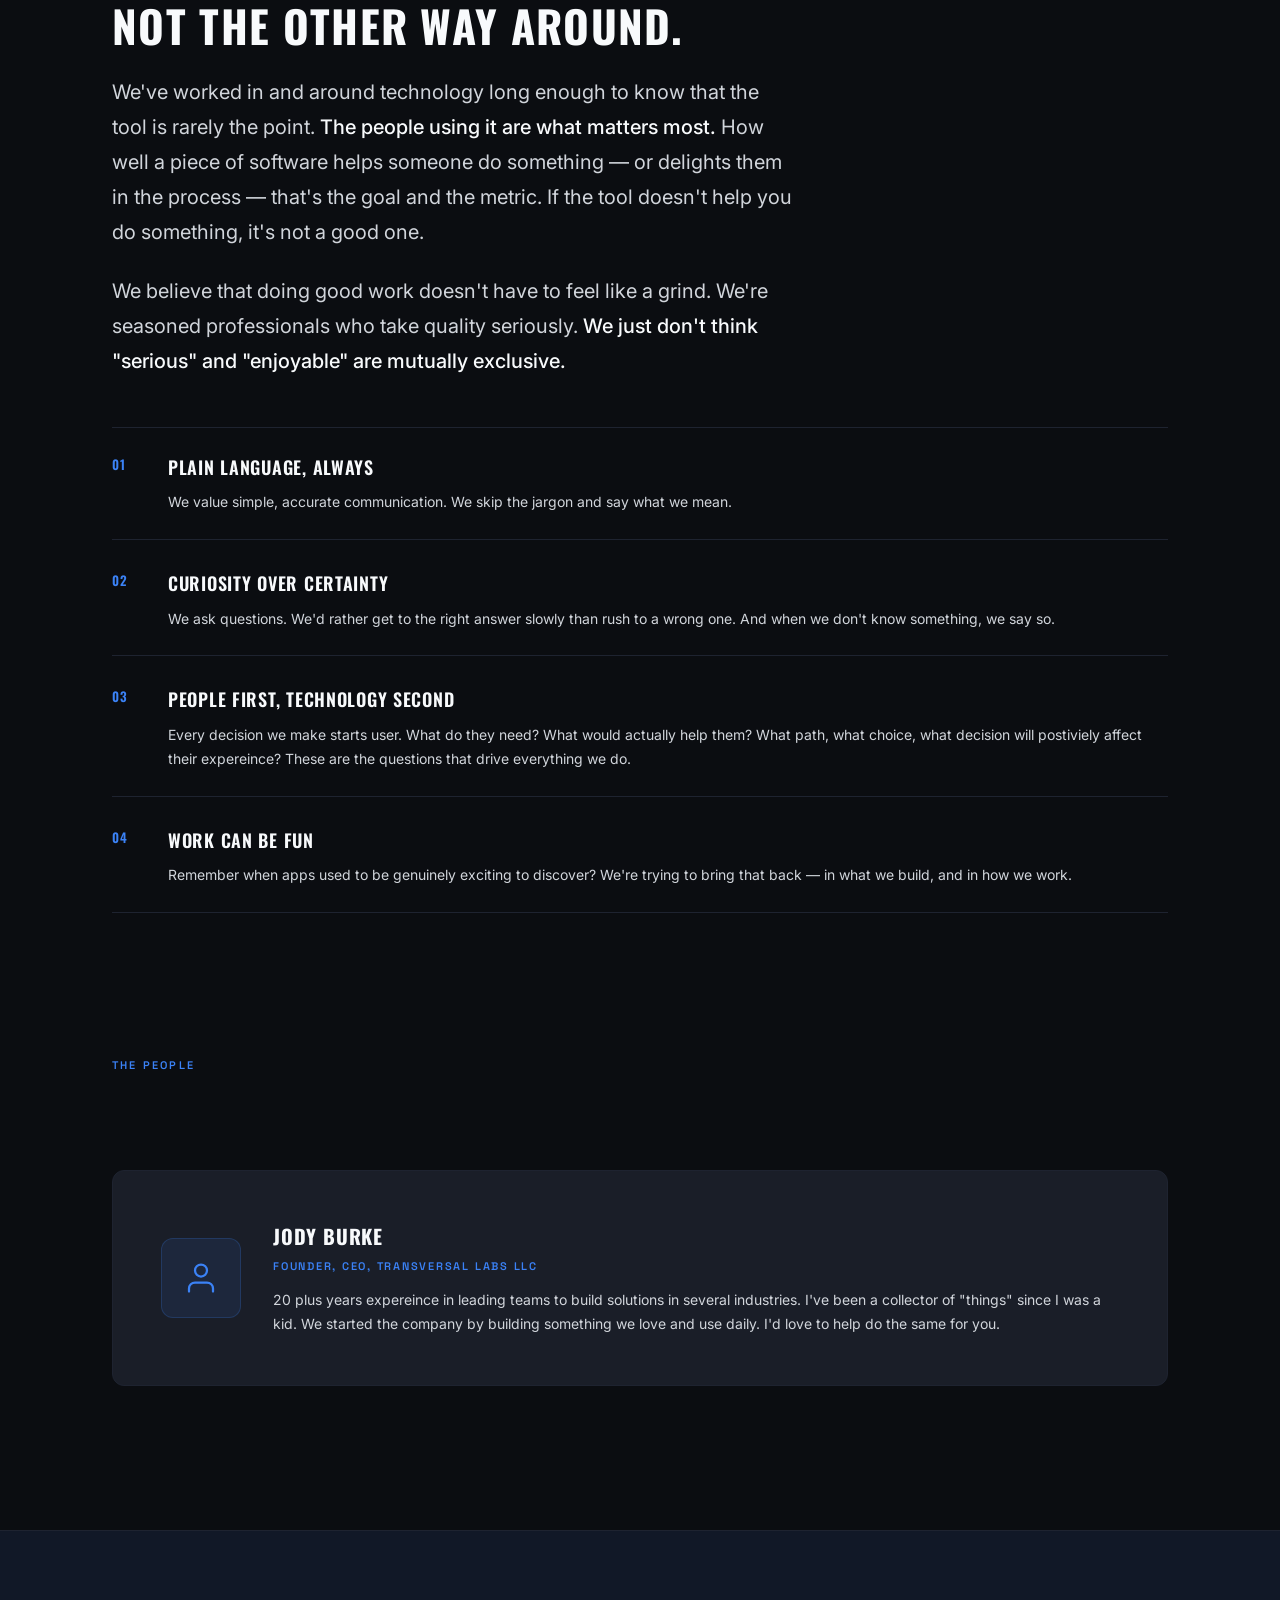
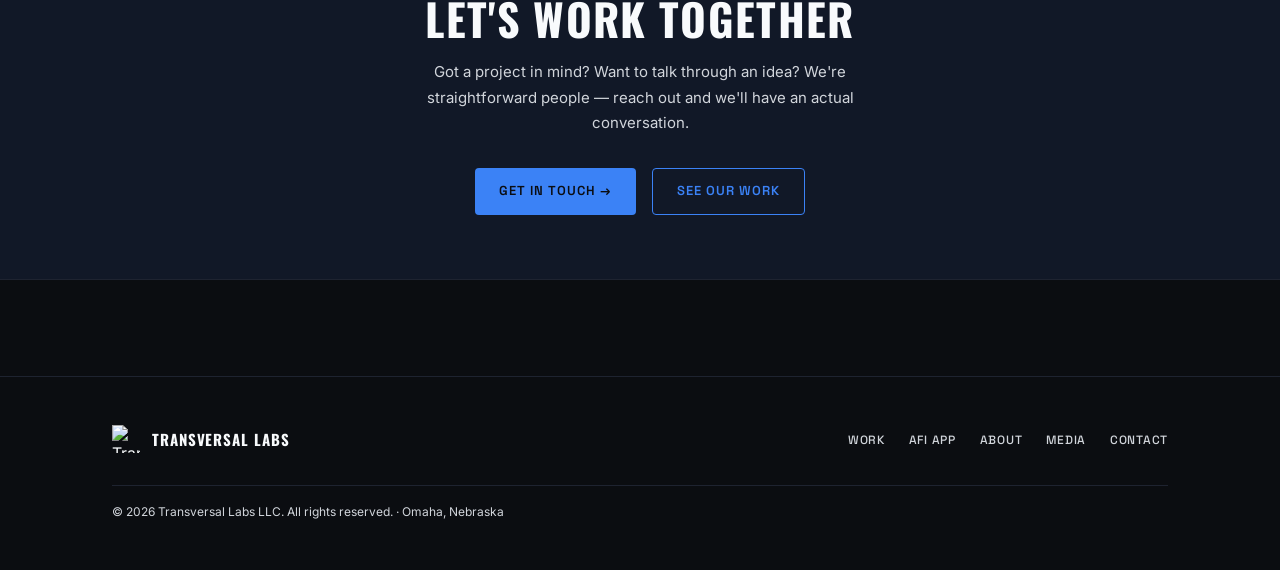
==== commit bfe6f1f0: "About page spelling" ====
--- a/about.html
+++ b/about.html
@@ -400,7 +400,7 @@
         <div class="founder__text">
           <p class="founder__name">Jody Burke</p>
           <p class="founder__role">Founder, CEO, Transversal Labs LLC</p>
-          <p class="founder__bio">20 plus years expereince in leading teams to build solutions in several industries. I'v been a collector of "things" since I was a kid. We started the company by building something we love and use daily. I'd love to help do the same for you.</p>
+          <p class="founder__bio">20 plus years expereince in leading teams to build solutions in several industries. I've been a collector of "things" since I was a kid. We started the company by building something we love and use daily. I'd love to help do the same for you.</p>
         </div>
       </div>
     </div>
--- a/styles.css
+++ b/styles.css
@@ -29,7 +29,7 @@
 
   --color-text-primary:  #F8FAFC;
   --color-text-secondary:#D1D5DB;
-  --color-text-muted:    #6B7280;
+  --color-text-muted:    #D1D5DB;
   --color-text-faint:    #374151;
 
   /* Typography */
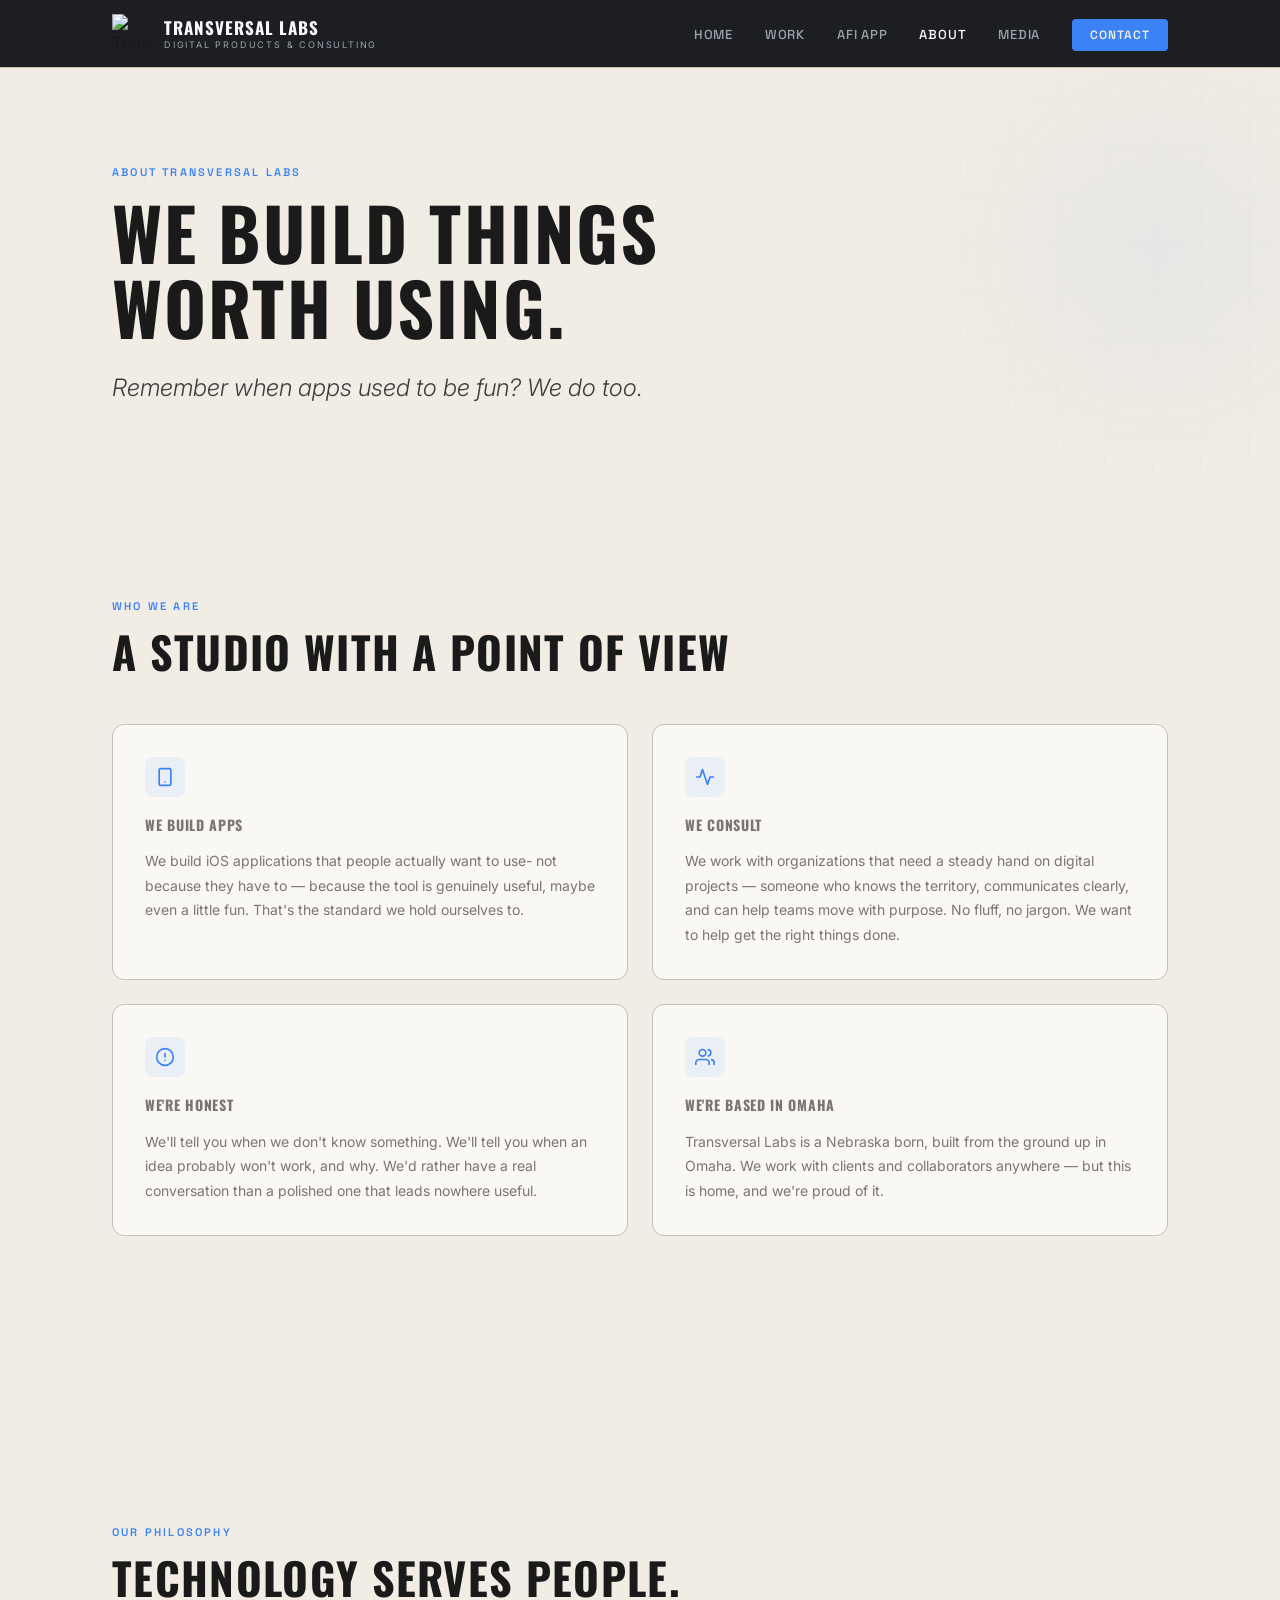
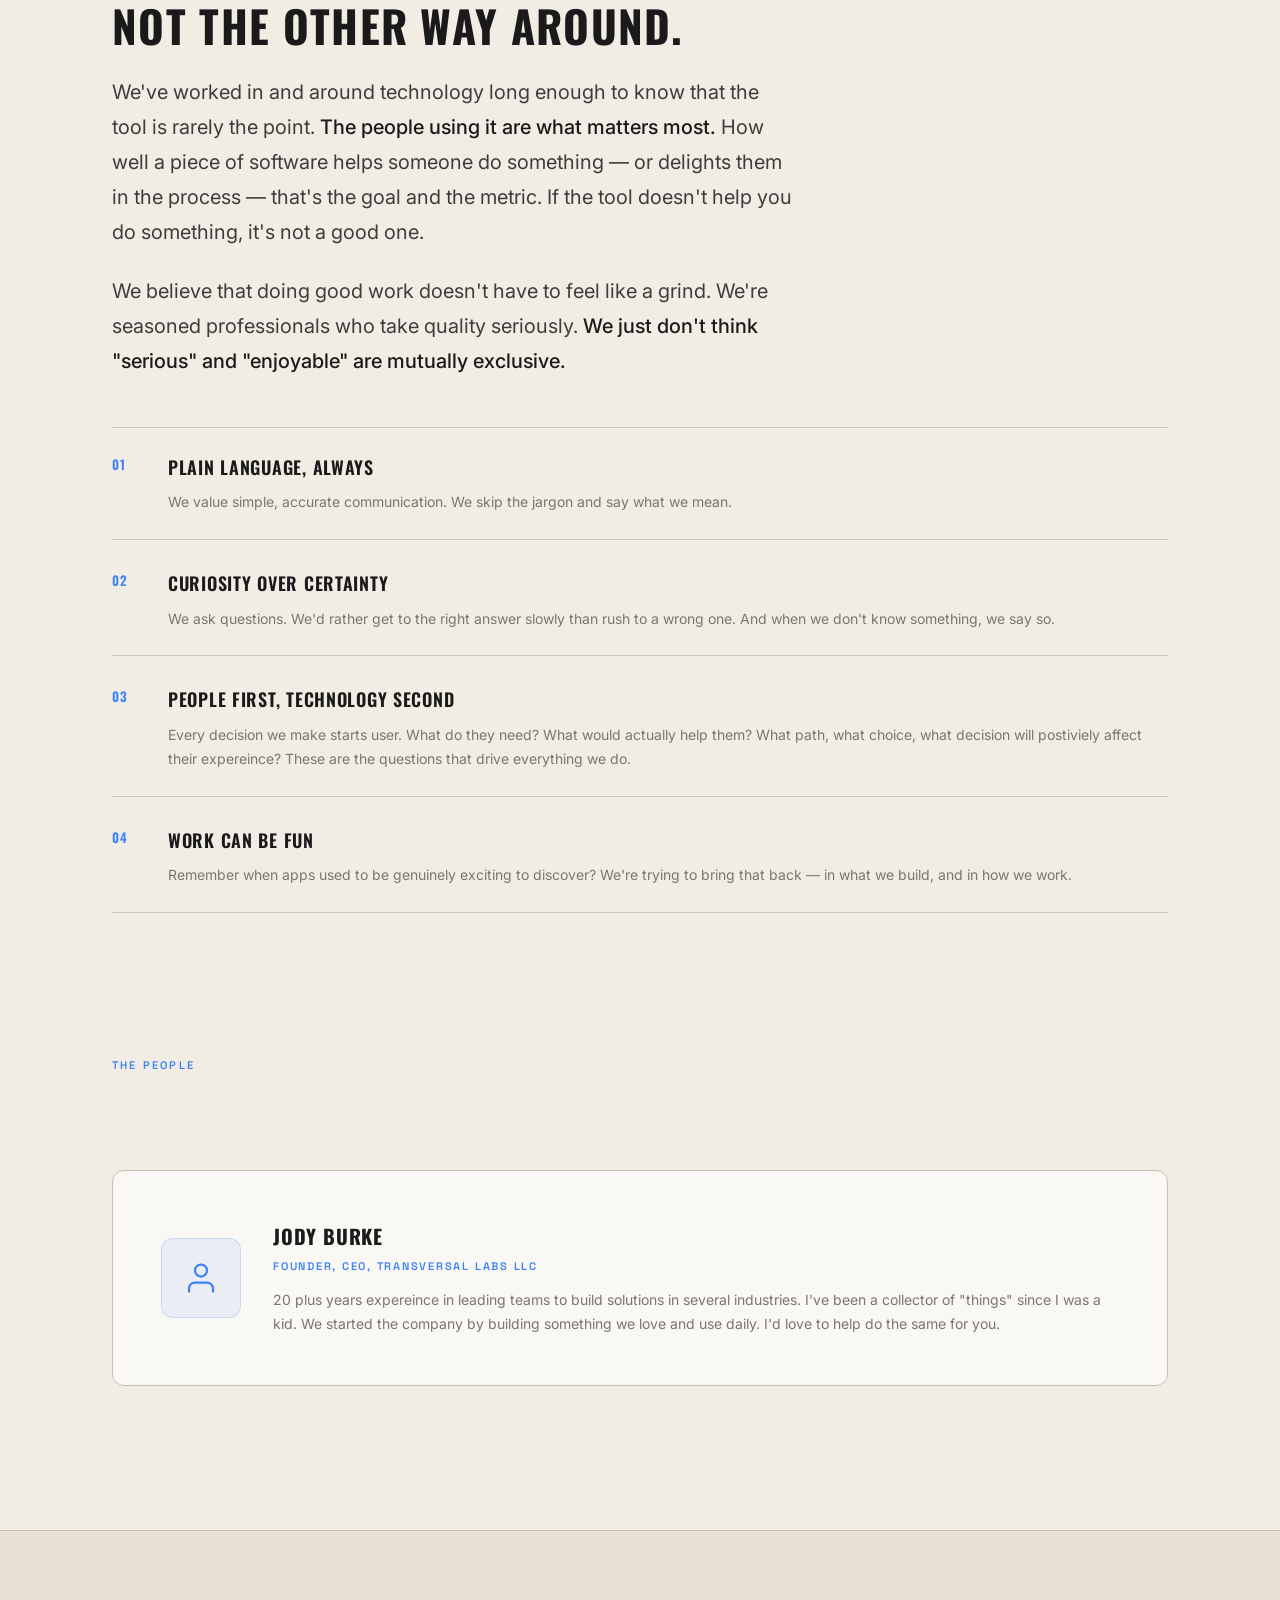
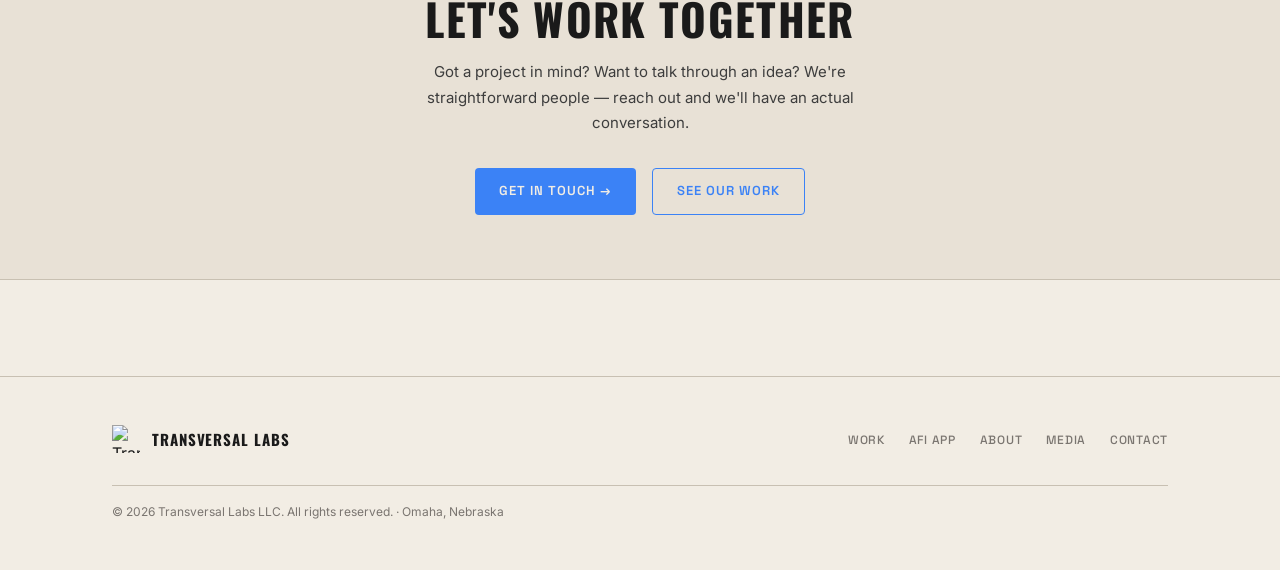
==== commit 0fb5349d: "light mode plaette, mailto forms, real app screenshot" ====
--- a/about.html
+++ b/about.html
@@ -255,7 +255,7 @@
   <nav class="nav">
     <div class="nav__inner">
       <a href="index.html" class="nav__logo">
-        <img src="images/TL-logo-200.png" alt="Transversal Labs" class="nav__logo-img" />
+        <img src="images/TL-logo-transparent.png" alt="Transversal Labs" class="nav__logo-img" />
         <div class="nav__logo-text">
           <span class="nav__logo-name">Transversal Labs</span>
           <span class="nav__logo-sub">Digital Products &amp; Consulting</span>
@@ -423,7 +423,7 @@
     <div class="container">
       <div class="footer__inner">
         <div class="footer__logo">
-          <img src="images/TL-logo-200.png" alt="Transversal Labs" style="width:28px; height:28px;" />
+          <img src="images/TL-logo-transparent.png" alt="Transversal Labs" style="width:28px; height:28px;" />
           <span class="footer__name">Transversal Labs</span>
         </div>
         <ul class="footer__links">
--- a/styles.css
+++ b/styles.css
@@ -16,21 +16,21 @@
 /* ── Design Tokens ── */
 :root {
   /* Colors */
-  --color-bg-primary:    #0B0D11;
-  --color-bg-secondary:  #111827;
-  --color-bg-card:       #1A1E28;
-  --color-border:        #1E2330;
-  --color-border-light:  #2A3040;
+  --color-bg-primary:    #F2EDE4;
+  --color-bg-secondary:  #E8E1D6;
+  --color-bg-card:       #FAF8F4;
+  --color-border:        #C8C0B2;
+  --color-border-light:  #D9D4CA;
 
   --color-accent:        #3B82F6;
   --color-accent-dark:   #2563EB;
-  --color-accent-ghost:  rgba(59, 130, 246, 0.10);
-  --color-accent-glow:   rgba(59, 130, 246, 0.20);
-
-  --color-text-primary:  #F8FAFC;
-  --color-text-secondary:#D1D5DB;
-  --color-text-muted:    #D1D5DB;
-  --color-text-faint:    #374151;
+  --color-accent-ghost:  rgba(59, 130, 246, 0.08);
+  --color-accent-glow:   rgba(59, 130, 246, 0.15);
+
+  --color-text-primary:  #1A1A1A;
+  --color-text-secondary:#3D3D3D;
+  --color-text-muted:    #7A7570;
+  --color-text-faint:    #A09890;
 
   /* Typography */
   --font-display: 'Oswald', sans-serif;
@@ -154,7 +154,7 @@
   font-weight: 700;
   letter-spacing: 0.06em;
   text-transform: uppercase;
-  color: var(--color-text-primary);
+  color: #F8FAFC;
 }
 
 .nav__logo-sub {
@@ -163,15 +163,8 @@
   font-weight: 400;
   letter-spacing: 0.2em;
   text-transform: uppercase;
-  color: var(--color-text-muted);
+  color: #9CA3AF;
   margin-top: 4px;
-}
-
-/* Nav links */
-.nav__links {
-  display: flex;
-  align-items: center;
-  gap: var(--space-6);
 }
 
 .nav__link {
@@ -179,7 +172,7 @@
   font-size: 13px;
   font-weight: 500;
   letter-spacing: 0.06em;
-  color: var(--color-text-muted);
+  color: #9CA3AF;          /* medium gray — readable on dark nav */
   text-transform: uppercase;
   transition: color var(--transition);
   position: relative;
@@ -187,18 +180,7 @@
 
 .nav__link:hover,
 .nav__link.active {
-  color: var(--color-text-primary);
-}
-
-.nav__link.active::after {
-  content: '';
-  position: absolute;
-  bottom: -4px;
-  left: 0;
-  right: 0;
-  height: 2px;
-  background: var(--color-accent);
-  border-radius: 2px;
+  color: #F8FAFC;          /* near-white — clear active/hover state on dark nav */
 }
 
 .nav__cta {
@@ -473,6 +455,13 @@
 .mt-6        { margin-top: var(--space-6); }
 .mt-7        { margin-top: var(--space-7); }
 
+/* Nav links */
+.nav__links {
+  display: flex;
+  align-items: center;
+  gap: var(--space-6);
+}
+
 /* ── Responsive ── */
 @media (max-width: 768px) {
   .nav__links { display: none; }
@@ -483,8 +472,8 @@
     top: var(--nav-height);
     left: 0;
     right: 0;
-    background: var(--color-bg-primary);
-    border-bottom: 1px solid var(--color-border);
+    background: #0B0D11;
+    border-bottom: 1px solid #2A3040;
     padding: var(--space-5) var(--space-6);
     gap: var(--space-5);
   }
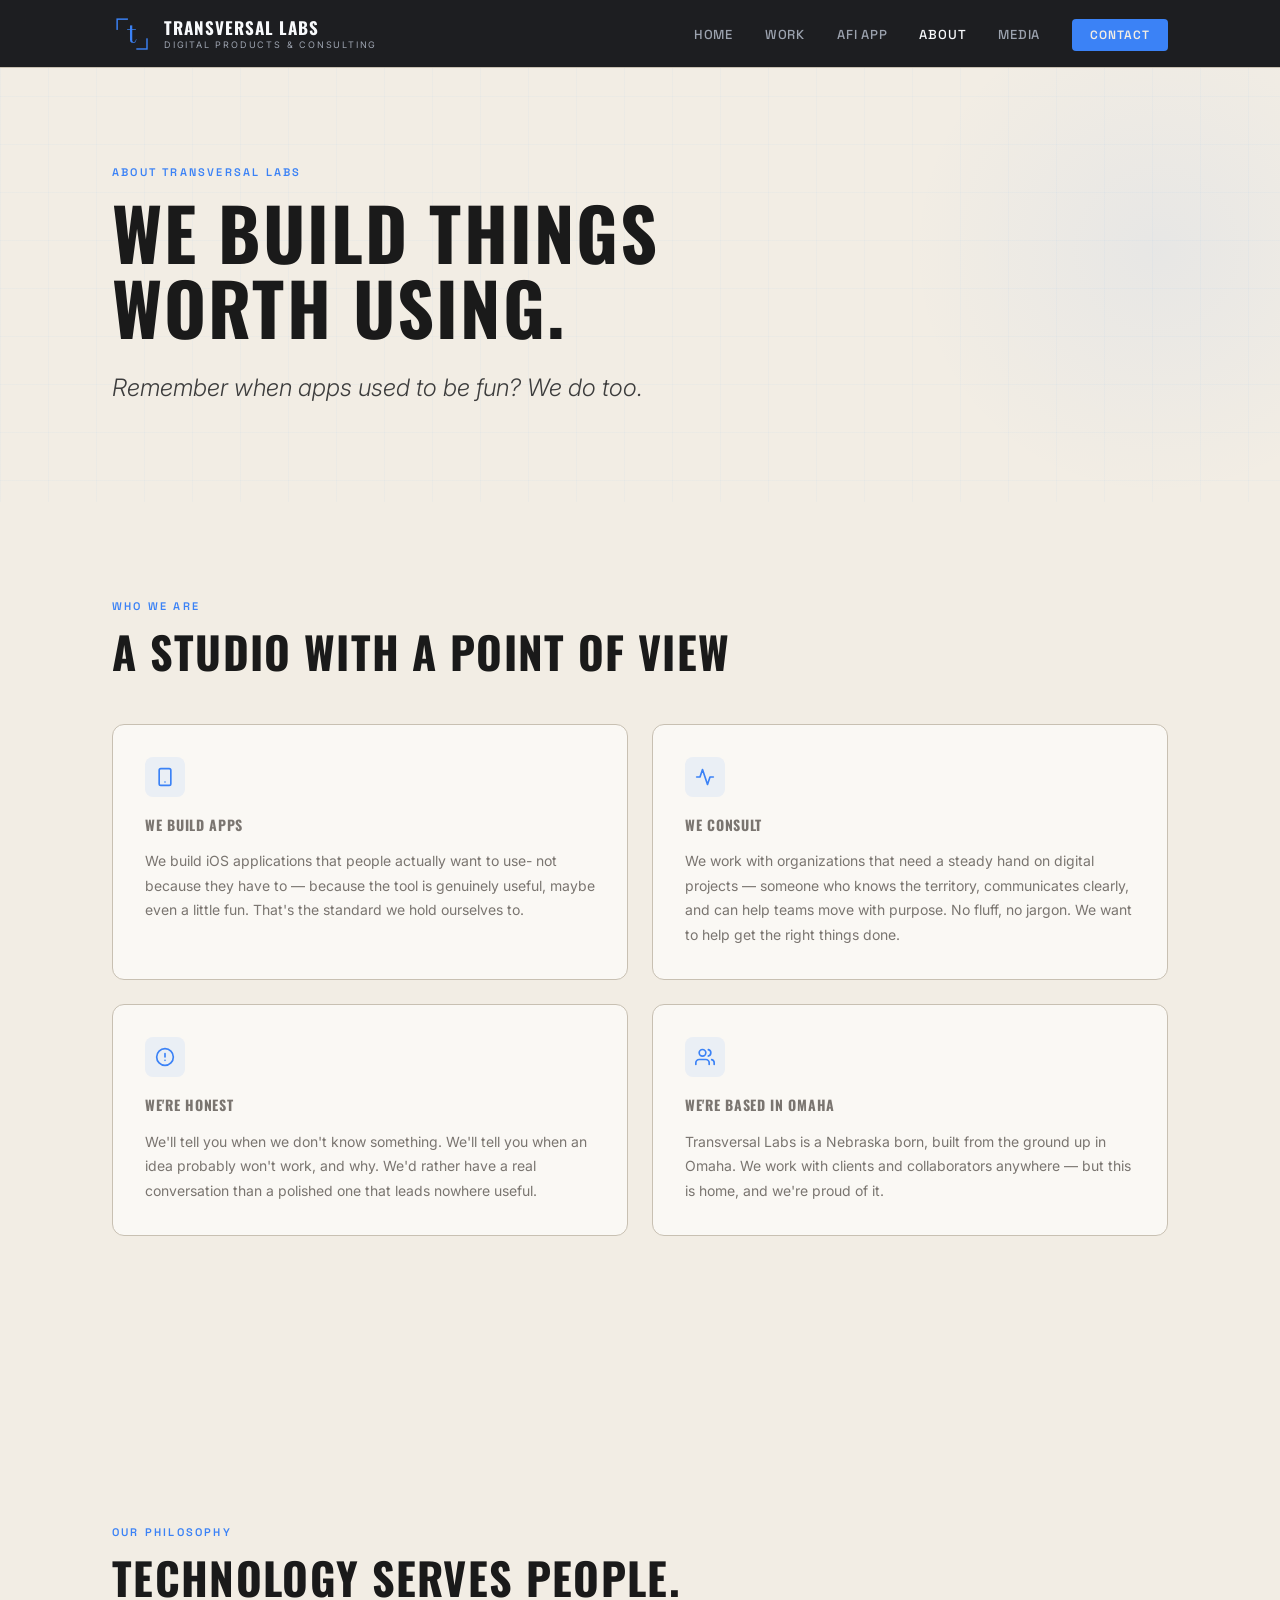
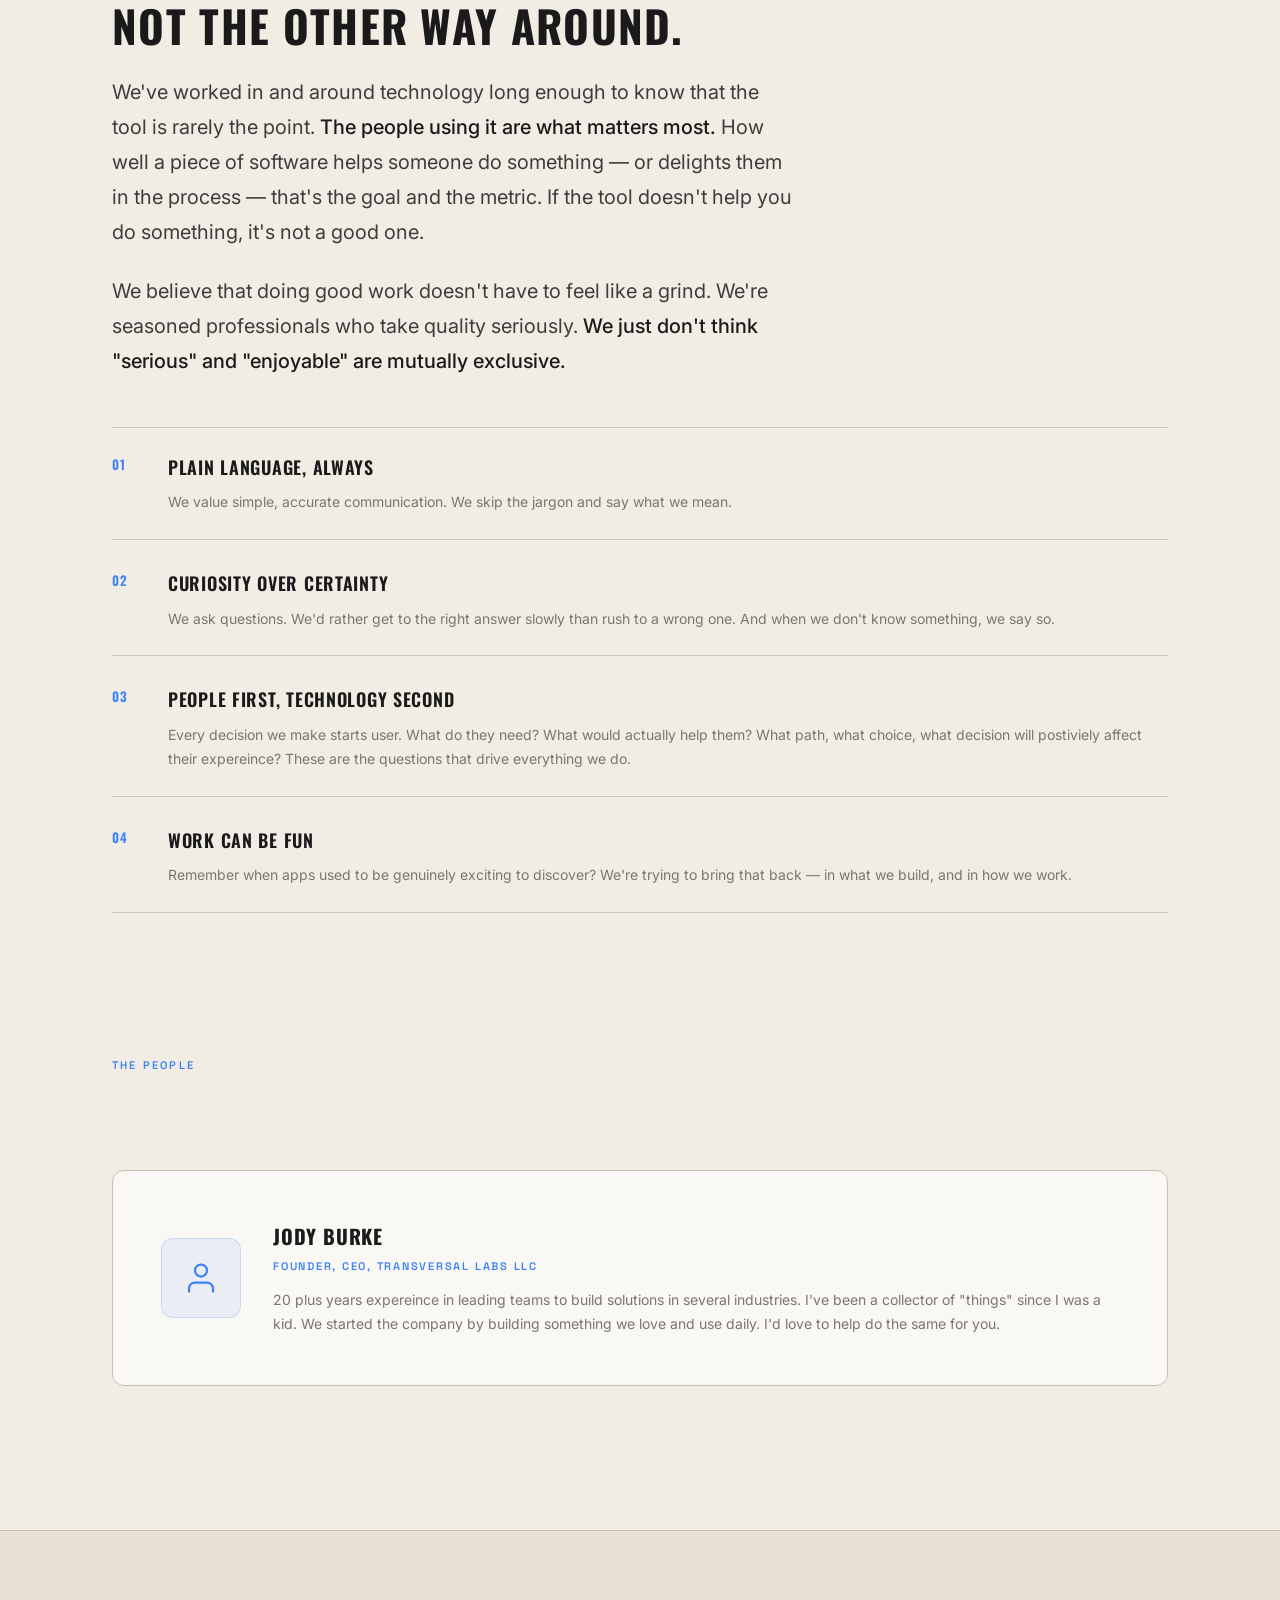
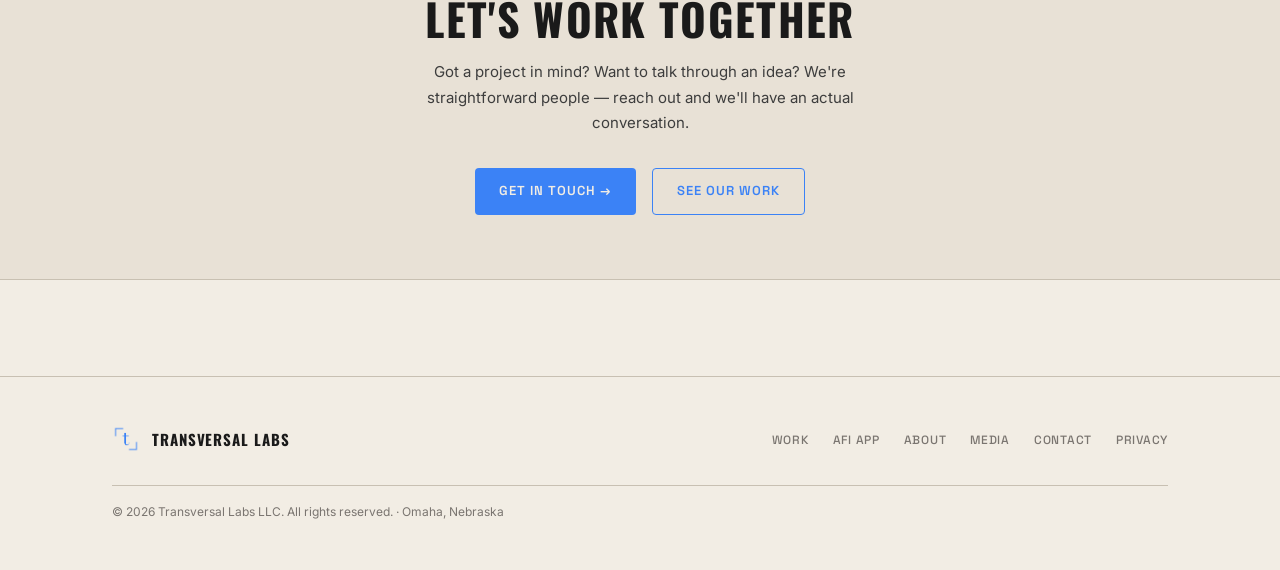
==== commit 221d566d: "Added Privacy page, added privacy page link to all footers" ====
--- a/about.html
+++ b/about.html
@@ -432,6 +432,7 @@
           <li><a href="about.html" class="footer__link">About</a></li>
           <li><a href="media.html" class="footer__link">Media</a></li>
           <li><a href="contact.html" class="footer__link">Contact</a></li>
+          <li><a href="Privacy.html" Class="footer__link">Privacy</a></li>
         </ul>
         <p class="footer__copy">© 2026 Transversal Labs LLC. All rights reserved. · Omaha, Nebraska</p>
       </div>
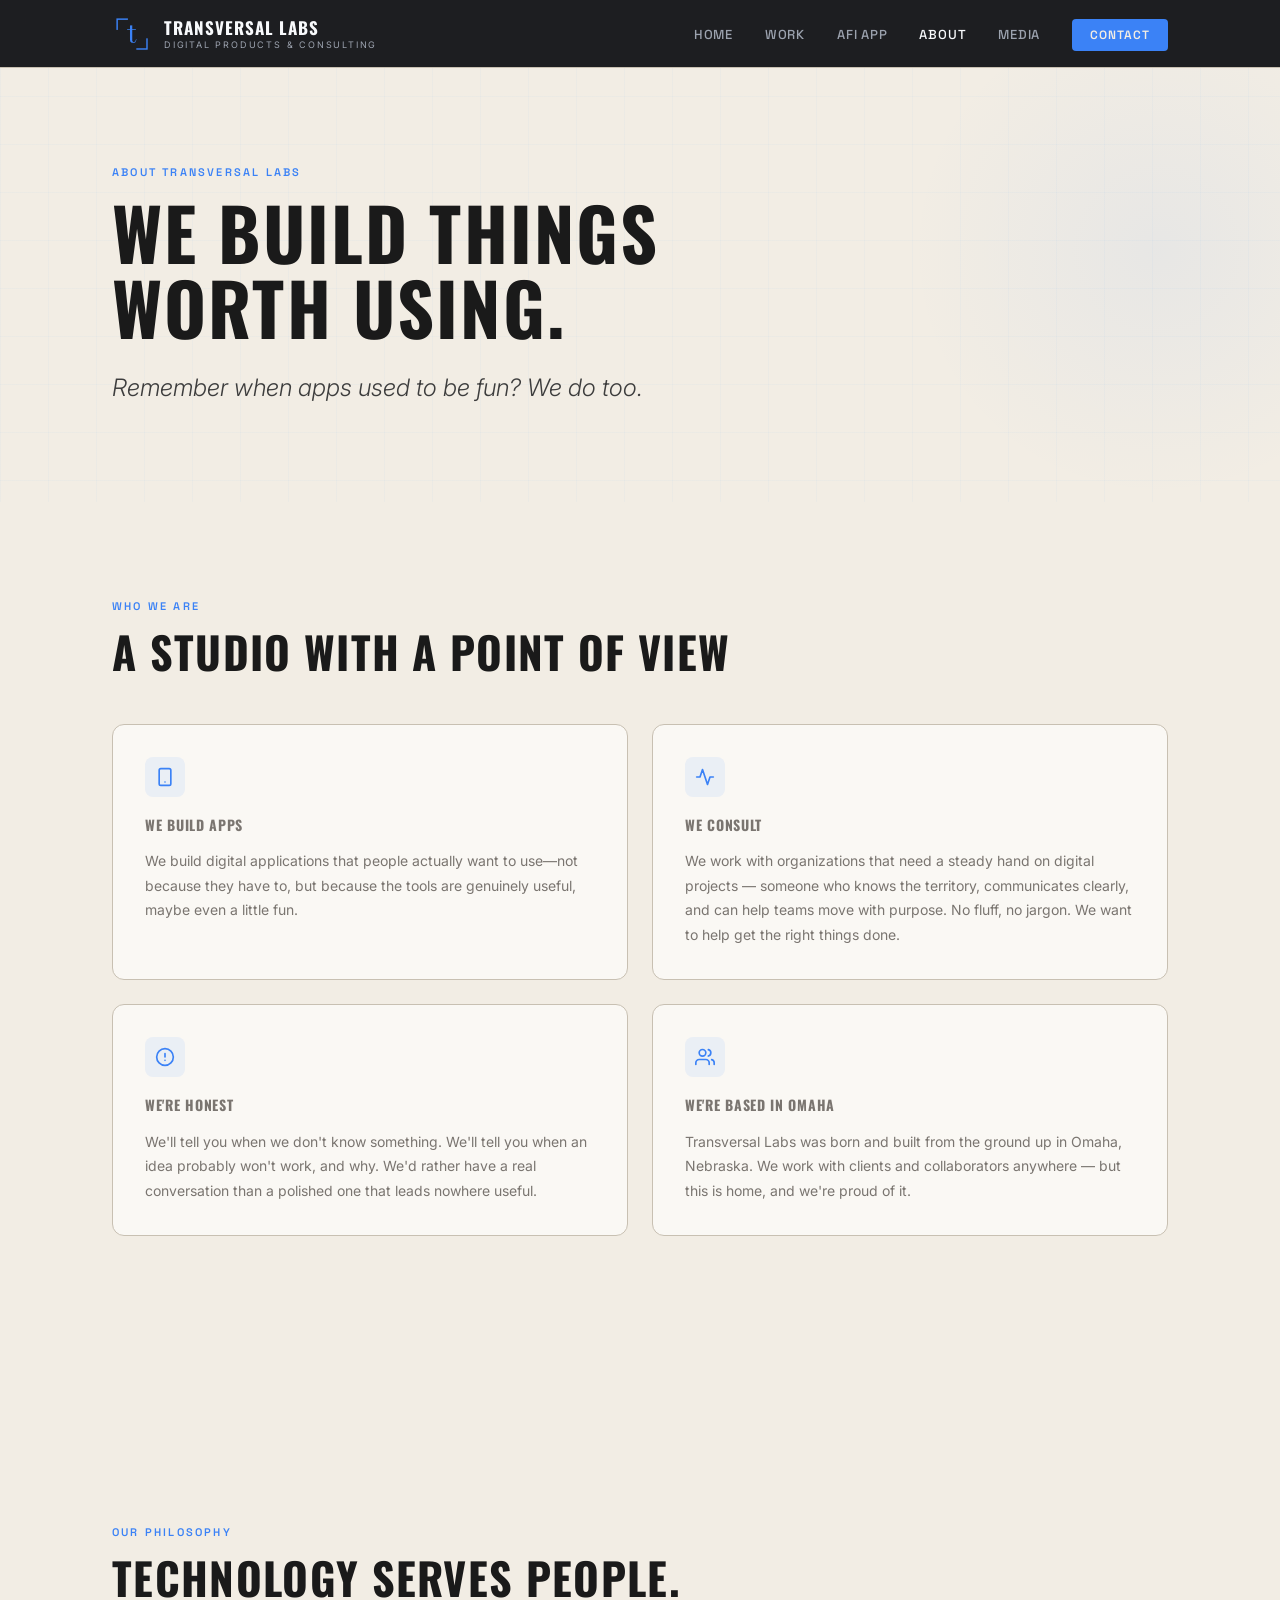
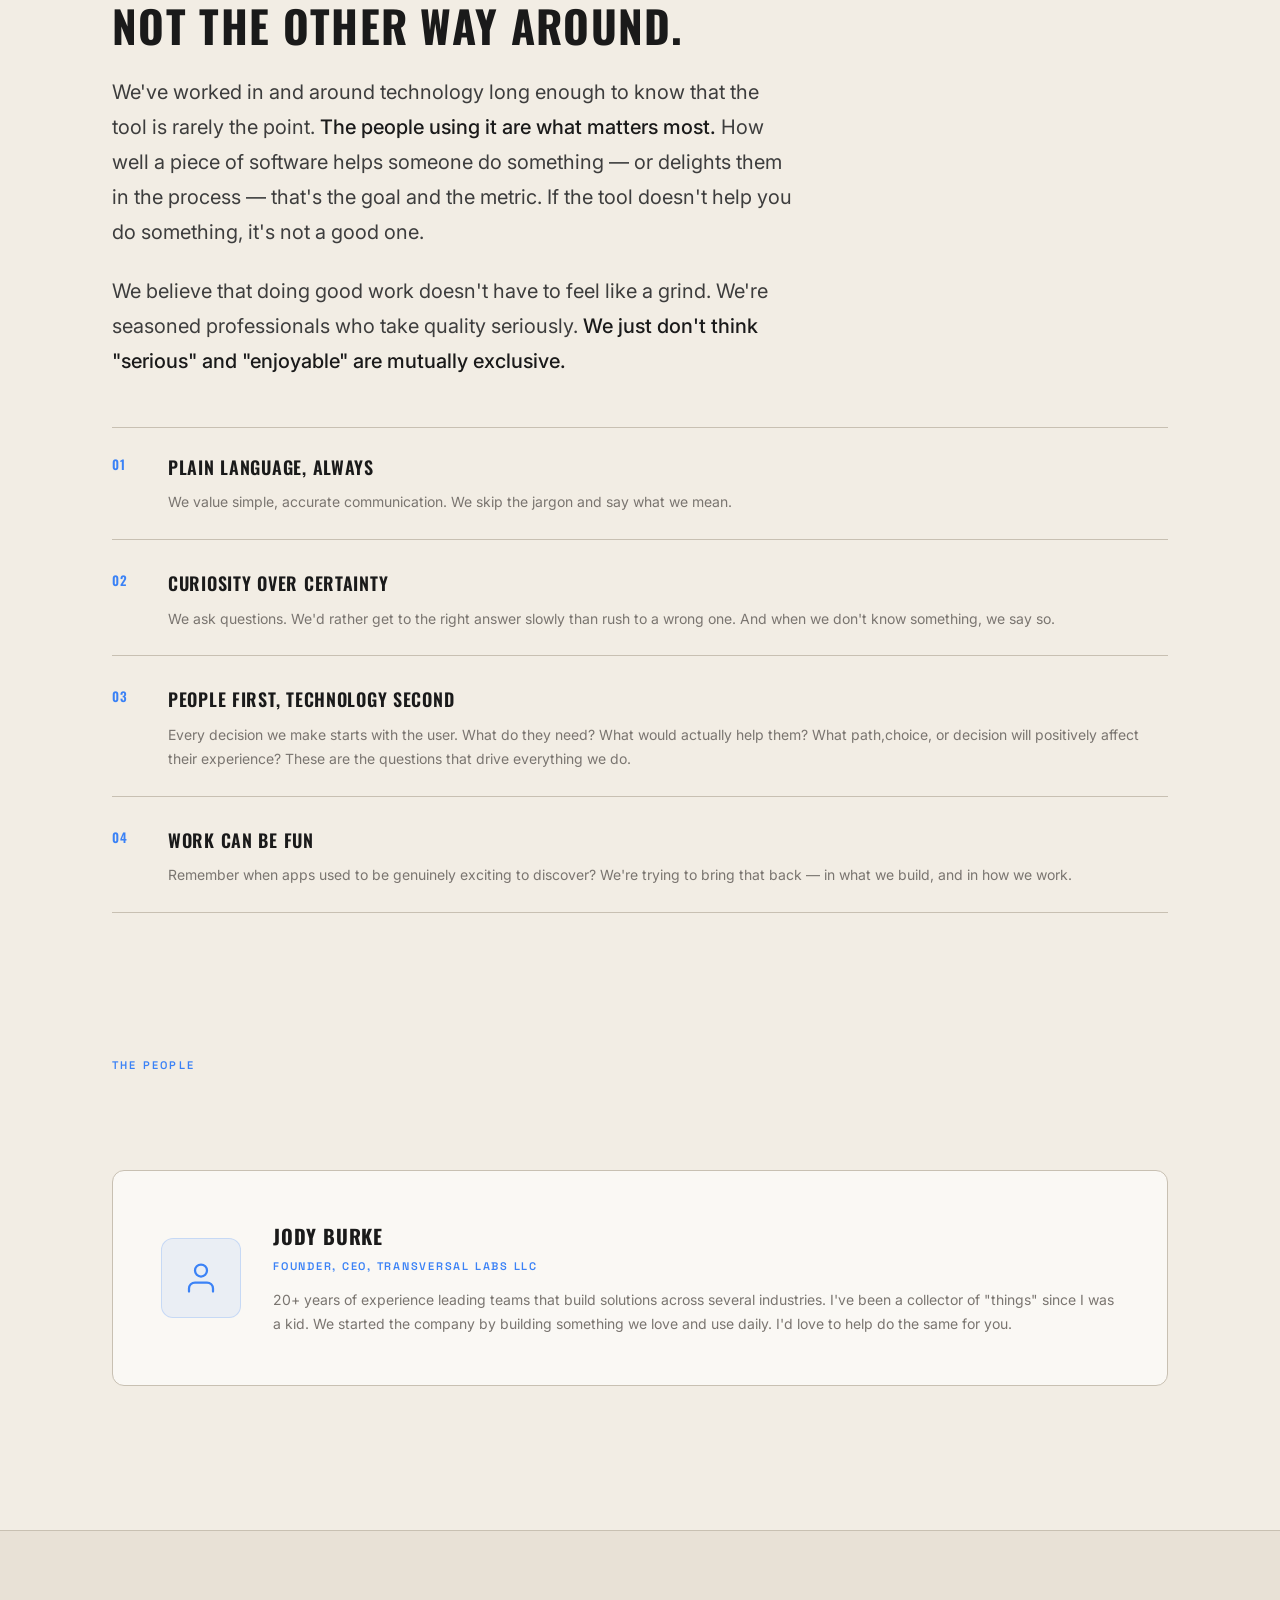
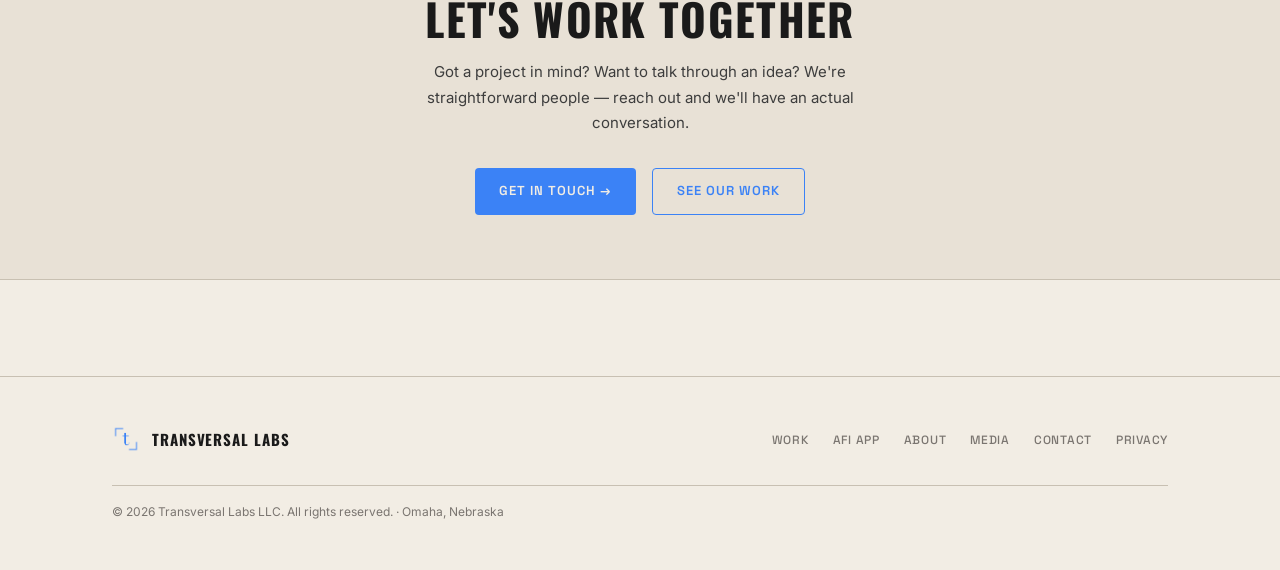
==== commit 7355d4af: "proofreading changes to website" ====
--- a/about.html
+++ b/about.html
@@ -300,7 +300,7 @@
             </svg>
           </div>
           <p class="about-block__title">We Build Apps</p>
-          <p>We build iOS applications that people actually want to use- not because they have to — because the tool is genuinely useful, maybe even a little fun. That's the standard we hold ourselves to.</p>
+          <p>We build digital applications that people actually want to use—not because they have to, but because the tools are genuinely useful, maybe even a little fun.</p>
         </div>
         <div class="about-block">
           <div class="about-block__icon">
@@ -332,7 +332,7 @@
             </svg>
           </div>
           <p class="about-block__title">We're Based in Omaha</p>
-          <p>Transversal Labs is a Nebraska born, built from the ground up in Omaha. We work with clients and collaborators anywhere — but this is home, and we're proud of it.</p>
+          <p>Transversal Labs was born and built from the ground up in Omaha, Nebraska. We work with clients and collaborators anywhere — but this is home, and we're proud of it.</p>
         </div>
       </div>
     </div>
@@ -371,7 +371,7 @@
           <span class="value-number">03</span>
           <div class="value-content">
             <p class="value-title">People First, Technology Second</p>
-            <p class="value-body">Every decision we make starts user. What do they need? What would actually help them? What path, what choice, what decision will postiviely affect their expereince? These are the questions that drive everything we do.</p>
+            <p class="value-body">Every decision we make starts with the user. What do they need? What would actually help them? What path,choice, or decision will positively affect their experience? These are the questions that drive everything we do.</p>
           </div>
         </div>
         <div class="value-row">
@@ -400,7 +400,7 @@
         <div class="founder__text">
           <p class="founder__name">Jody Burke</p>
           <p class="founder__role">Founder, CEO, Transversal Labs LLC</p>
-          <p class="founder__bio">20 plus years expereince in leading teams to build solutions in several industries. I've been a collector of "things" since I was a kid. We started the company by building something we love and use daily. I'd love to help do the same for you.</p>
+          <p class="founder__bio">20+ years of experience leading teams that build solutions across several industries. I've been a collector of "things" since I was a kid. We started the company by building something we love and use daily. I'd love to help do the same for you.</p>
         </div>
       </div>
     </div>
@@ -432,7 +432,7 @@
           <li><a href="about.html" class="footer__link">About</a></li>
           <li><a href="media.html" class="footer__link">Media</a></li>
           <li><a href="contact.html" class="footer__link">Contact</a></li>
-          <li><a href="Privacy.html" Class="footer__link">Privacy</a></li>
+          <li><a href="privacy.html" Class="footer__link">Privacy</a></li>
         </ul>
         <p class="footer__copy">© 2026 Transversal Labs LLC. All rights reserved. · Omaha, Nebraska</p>
       </div>
